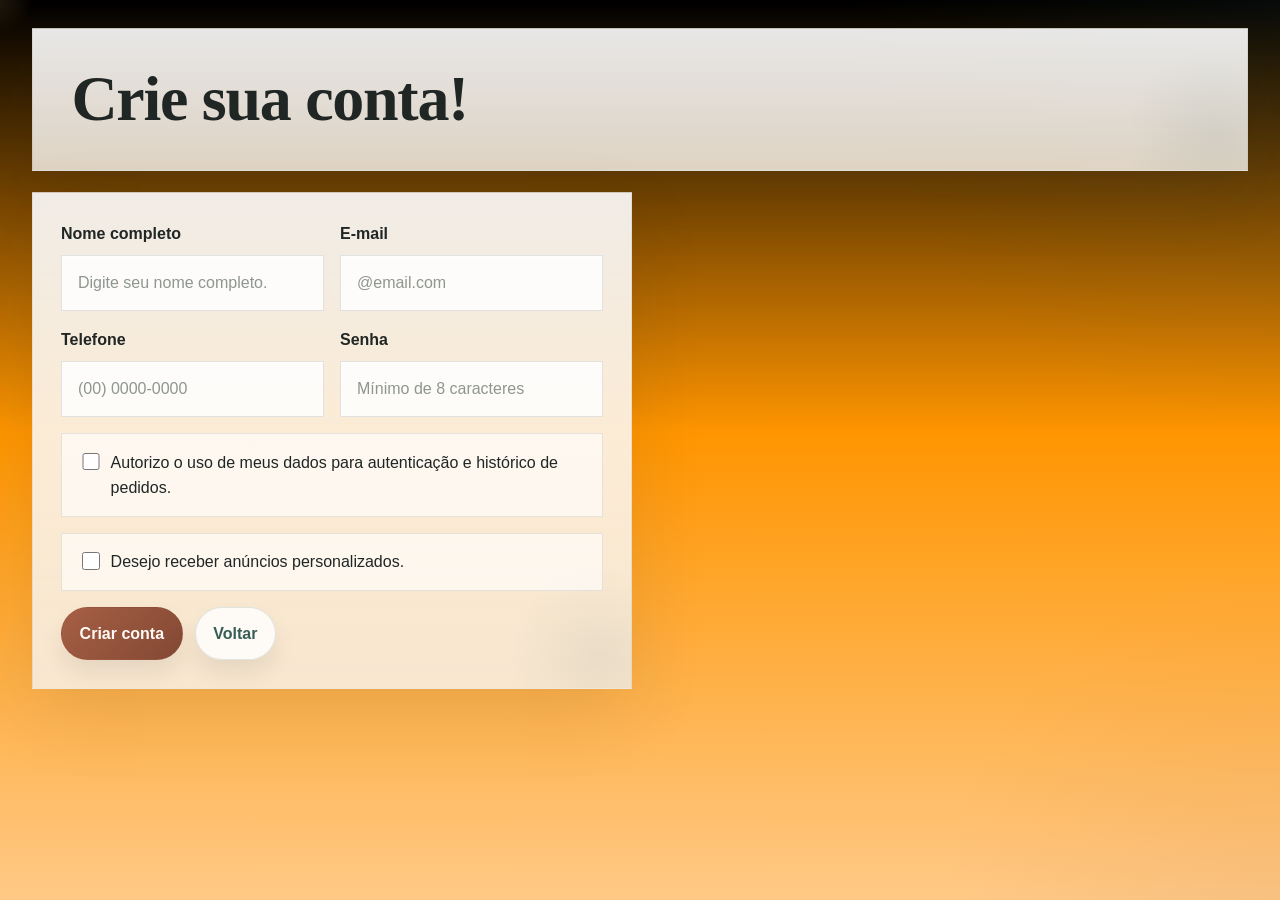
==== cadastro.html @ 5ff2b056 "atualização" ====
<!DOCTYPE html>
<html lang="pt-BR">
<head>
  <meta charset="UTF-8" />
  <meta name="viewport" content="width=device-width, initial-scale=1.0" />
  <meta name="description" content="Cadastro do cliente com consentimento, preferências de atendimento e foco em transparência no uso de dados." />
  <meta name="theme-color" content="#365e57" />
  <title>Raízes do Nordeste | Cadastro</title>
  <link rel="stylesheet" href="css/style.css" />
  <link rel="stylesheet" href="css/responsive.css" />
</head>
<body data-page="cadastro">
  <header data-app-header></header>

  <main id="main-content" class="page">
    <section class="section-header">
      <h1>Crie sua conta!</h1>
    </section>

    <section class="grid grid-two">
      <form id="register-form" class="panel form-grid form-large" data-register-form data-consent-source="cadastro">
        <label class="field">
          <span>Nome completo</span>
          <input type="text" name="name" autocomplete="name" placeholder="Digite seu nome completo." required />
        </label>
        <label class="field">
          <span>E-mail</span>
          <input type="email" name="email" autocomplete="email" inputmode="email" placeholder="@email.com" required />
        </label>
        <label class="field">
          <span>Telefone</span>
          <input type="tel" name="phone" autocomplete="tel" inputmode="tel" placeholder="(00) 0000-0000" required />
        </label>
        <label class="field">
          <span>Senha</span>
          <input type="password" name="password" autocomplete="new-password" minlength="6" placeholder="Mínimo de 8 caracteres" required />
        </label>
        <label class="checkbox-field">
          <input type="checkbox" name="consent" required />
          <span>Autorizo o uso de meus dados para autenticação e histórico de pedidos.</span>
        </label>
        <label class="checkbox-field">
          <input type="checkbox" name="marketing" />
          <span>Desejo receber anúncios personalizados.</span>
        </label>
        <div class="form-actions">
          <button class="button button-primary" type="submit">Criar conta</button>
          <a class="button button-secondary" href="index.html">Voltar</a>
        </div>
      </form>
    </section>
  </main>

  <footer data-app-footer></footer>

  <script src="js/mock.js"></script>
  <script src="js/app.js"></script>
  <script src="js/auth.js"></script>
</body>
</html>
---- css/style.css ----
:root {
  color-scheme: light;
  --bg: #f4f0e8;
  --bg-soft: #f9f5ef;
  --surface: rgba(255, 252, 248, 0.88);
  --surface-strong: rgba(255, 255, 255, 0.96);
  --surface-muted: rgba(243, 236, 226, 0.94);
  --surface-contrast: #233a35;
  --ink: #202624;
  --muted: #65706a;
  --primary: #a65f45;
  --primary-dark: #834833;
  --teal: #365e57;
  --teal-soft: rgba(54, 94, 87, 0.08);
  --success: #247352;
  --danger: #b24545;
  --border: rgba(32, 38, 36, 0.1);
  --border-strong: rgba(32, 38, 36, 0.18);
  --shadow: 0 24px 70px rgba(32, 38, 36, 0.1);
  --shadow-soft: 0 14px 30px rgba(32, 38, 36, 0.07);
  --content-width: 76rem;
  --section-gap: clamp(1rem, 2vw, 1.35rem);
  --transition: 180ms ease;
}

*,
*::before,
*::after {
  box-sizing: border-box;
}

html {
  scroll-behavior: smooth;
}

body {
  margin: 0;
  min-height: 100vh;
  color: var(--ink);
  background:
    radial-gradient(circle at top left, rgba(207, 156, 86, 0.14), transparent 2rem),
    radial-gradient(circle at top right, rgba(54, 94, 87, 0.1), transparent 27rem),
    radial-gradient(circle at bottom right, rgba(166, 95, 69, 0.08), transparent 21rem),
    linear-gradient(180deg, #000000 0%, #ff9500 48%, #ffc986 100%);
  font-family: "Aptos", "Segoe UI Variable", "Segoe UI", sans-serif;
  line-height: 1.6;
}

body.nav-open {
  overflow: hidden;
}

img {
  max-width: 100%;
  display: block;
}

a {
  color: inherit;
  text-decoration: none;
}

button,
input,
select,
textarea {
  font: inherit;
  border-radius: var(--radius-sm);
}

button {
  cursor: pointer;
  border: 0;
  background: transparent;
}

textarea {
  resize: vertical;
}

code {
  padding: 0.1rem 0.35rem;
  border-radius: 0.45rem;
  background: rgba(255, 255, 255, 0.12);
  font-family: Consolas, "Courier New", monospace;
}

h1,
h2,
h3 {
  margin: 0;
  font-family: "Iowan Old Style", "Palatino Linotype", "Book Antiqua", serif;
  line-height: 1.0;
  letter-spacing: -0.02em;
}

p,
ul {
  margin: 0;
}

ul {
  padding: 0;
}

:focus-visible {
  outline: 3px solid rgba(87, 87, 87, 0.55);
  outline-offset: 2px;
}

::selection {
  background: rgba(0, 0, 0, 0.3);
}

.skip-link {
  position: fixed;
  top: 1rem;
  left: 1rem;
  z-index: 70;
  padding: 0.85rem 1rem;
  border-radius: 999px;
  background: var(--surface-contrast);
  color: #fffdf9;
  box-shadow: var(--shadow-soft);
  transform: translateY(-150%);
  transition: transform var(--transition);
}

.skip-link:focus {
  transform: translateY(0);
}

.utility-bar {
  background: linear-gradient(90deg, #1e3430, #294541);
  color: #f7f3ec;
  border-bottom: 1px solid rgba(255, 255, 255, 0.08);
}

.utility-shell {
  width: min(100% - clamp(1rem, 4vw, 2.4rem), var(--content-width));
  margin-inline: auto;
  min-height: 2.45rem;
  display: flex;
  justify-content: space-between;
  align-items: center;
  gap: 0.85rem;
  padding: 0.4rem 0;
}

.utility-links {
  display: flex;
  flex-wrap: wrap;
  gap: 0.55rem;
}

.utility-links a,
.utility-login {
  font-size: 0.82rem;
  font-weight: 800;
  letter-spacing: 0.01em;
  transition: background-color var(--transition), border-color var(--transition), color var(--transition), opacity var(--transition);
}

.utility-links a {
  padding: 0.34rem 0.72rem;
  border: 1px solid rgba(255, 255, 255, 0.08);
  border-radius: 999px;
  background: rgba(255, 255, 255, 0.06);
  color: rgba(247, 243, 236, 0.88);
}

.utility-links a:hover,
.utility-links a:focus-visible {
  background: rgba(255, 255, 255, 0.12);
  color: #fffdf9;
}

.utility-login {
  padding: 0.34rem 0.86rem;
  border: 1px solid rgba(243, 216, 169, 0.22);
  border-radius: 999px;
  background: rgba(243, 216, 169, 0.12);
  color: #f3d8a9;
}

.utility-login:hover,
.utility-login:focus-visible {
  background: rgba(243, 216, 169, 0.2);
  color: #fff2d2;
}

.site-header {
  position: sticky;
  top: 0;
  z-index: 50;
  backdrop-filter: blur(20px);
  background: rgba(252, 249, 244, 0.84);
  border-bottom: 1px solid rgba(32, 38, 36, 0.08);
  box-shadow: 0 18px 40px rgba(21, 29, 27, 0.04);
}

.header-shell,
.footer-shell,
.page {
  width: min(100% - clamp(1rem, 4vw, 2.4rem), var(--content-width));
  margin-inline: auto;
}

.header-shell {
  display: grid;
  gap: 1rem;
  padding: 1rem 0 1.15rem;
}

.header-bar {
  display: flex;
  justify-content: space-between;
  align-items: flex-start;
  gap: 1rem;
}

.header-actions {
  display: flex;
  flex-wrap: wrap;
  align-items: center;
  justify-content: flex-start;
  gap: 0.7rem;
}

.header-cta,
.header-cta-secondary {
  min-height: 2.95rem;
  padding-inline: 1.05rem;
}

.header-body {
  display: grid;
  gap: 1rem;
  padding: 0;
  border: 1px solid transparent;
  border-radius: calc(var(--radius-xl) - 0.1rem);
  background: transparent;
  box-shadow: none;
  overflow: hidden;
  max-height: 0;
  opacity: 0;
  pointer-events: none;
  transform: translateY(-0.5rem);
  transition:
    max-height 240ms ease,
    opacity var(--transition),
    transform var(--transition),
    padding var(--transition),
    border-color var(--transition),
    background-color var(--transition),
    box-shadow var(--transition);
}

body.nav-open .header-body {
  max-height: 90rem;
  opacity: 1;
  pointer-events: auto;
  transform: translateY(0);
  padding: 1rem;
  border-color: rgba(32, 38, 36, 0.08);
  background: linear-gradient(180deg, rgba(255, 255, 255, 0.78), rgba(244, 238, 229, 0.9));
  box-shadow: var(--shadow-soft);
}

.brand-block {
  min-width: 0;
  display: grid;
  gap: 0.7rem;
}

.brand-link {
  display: inline-flex;
  align-items: center;
  gap: 1rem;
  min-width: 0;
  font-weight: 700;
}

.brand-mark {
  width: 3.2rem;
  height: 3.2rem;
  flex-shrink: 0;
  display: grid;
  place-items: center;
  border-radius: 1.1rem;
  background: linear-gradient(145deg, var(--teal), var(--primary-dark) 68%, var(--accent));
  box-shadow: inset 0 1px 0 rgba(255, 255, 255, 0.2), var(--shadow-soft);
  color: #fffaf4;
  font-family: "Iowan Old Style", "Palatino Linotype", serif;
  font-size: 1.2rem;
  letter-spacing: 0.04em;
}

.brand-copy {
  min-width: 0;
}

.brand-copy strong {
  display: block;
  font-size: 1.15rem;
}

.brand-copy small,
.section-header p,
.hero-copy,
.notice p,
.metric-card span,
.summary-list span,
.site-footer p,
.muted-text {
  color: var(--muted);
}

.brand-copy small {
  display: block;
  max-width: 22ch;
  font-size: 0.94rem;
  line-height: 1.4;
}

.brand-note {
  max-width: 36rem;
  font-size: 0.95rem;
  color: var(--muted);
}

.menu-toggle {
  width: 3.05rem;
  height: 3.05rem;
  flex-shrink: 0;
  display: inline-flex;
  flex-direction: column;
  align-items: center;
  justify-content: center;
  gap: 0.3rem;
  border: 1px solid var(--border);
  border-radius: 1.05rem;
  background: rgba(255, 255, 255, 0.9);
  box-shadow: var(--shadow-soft);
}

.menu-toggle-bar {
  width: 1.15rem;
  height: 2px;
  border-radius: 999px;
  background: var(--ink);
  transition: transform var(--transition), opacity var(--transition);
}

body.nav-open .menu-toggle-bar:nth-child(1) {
  transform: translateY(0.38rem) rotate(45deg);
}

body.nav-open .menu-toggle-bar:nth-child(2) {
  opacity: 0;
}

body.nav-open .menu-toggle-bar:nth-child(3) {
  transform: translateY(-0.38rem) rotate(-45deg);
}

.header-meta,
.chip-row,
.button-row,
.button-column,
.form-actions,
.summary-list,
.cart-actions,
.detail-list,
.reward-tags,
.timeline-meta {
  display: flex;
  flex-wrap: wrap;
  gap: 0.75rem;
}

.header-meta {
  gap: 0.55rem;
}

.header-context-grid {
  display: grid;
  gap: 0.75rem;
}

.header-context-card {
  min-width: 0;
  display: grid;
  gap: 0.2rem;
  padding: 0.95rem 1rem;
  border: 1px solid var(--border);
  border-radius: var(--radius-lg);
  background: rgba(255, 255, 255, 0.9);
  box-shadow: var(--shadow-soft);
}

.header-context-card strong {
  color: var(--surface-contrast);
  font-size: 1rem;
  line-height: 1.25;
}

.header-context-card-profile strong {
  font-size: 1.05rem;
}

.header-section-label {
  font-size: 0.72rem;
  font-weight: 800;
  letter-spacing: 0.1em;
  text-transform: uppercase;
  color: var(--muted);
}

.header-nav-panels {
  display: grid;
  gap: 0.85rem;
}

.nav-panel {
  display: grid;
  gap: 0.7rem;
  padding: 0.9rem;
  border: 1px solid var(--border);
  border-radius: var(--radius-lg);
  background: linear-gradient(180deg, rgba(255, 255, 255, 0.92), rgba(247, 242, 235, 0.9));
}

.nav-panel-secondary {
  background: linear-gradient(180deg, rgba(249, 247, 243, 0.92), rgba(242, 236, 228, 0.9));
}

.nav-links {
  display: grid;
  gap: 0.65rem;
}

.nav-links a {
  display: inline-flex;
  align-items: center;
  justify-content: flex-start;
  min-height: 3.1rem;
  padding: 0.85rem 1rem;
  border: 1px solid rgba(23, 36, 33, 0.08);
  border-radius: 1rem;
  background: rgba(255, 255, 255, 0.82);
  color: var(--surface-contrast);
  font-weight: 800;
  box-shadow: 0 10px 20px rgba(15, 25, 22, 0.04);
  transition: background-color var(--transition), border-color var(--transition), color var(--transition), transform var(--transition), box-shadow var(--transition);
}

.nav-links a:hover,
.nav-links a:focus-visible {
  background: rgba(54, 94, 87, 0.08);
  border-color: rgba(54, 94, 87, 0.16);
  color: var(--teal);
  transform: translateY(-1px);
}

.nav-links a.is-current {
  background: linear-gradient(135deg, rgba(54, 94, 87, 0.14), rgba(207, 156, 86, 0.22));
  border-color: rgba(54, 94, 87, 0.18);
  color: var(--ink);
  box-shadow: 0 16px 28px rgba(32, 38, 36, 0.08);
}

.nav-links-secondary a {
  min-height: 2.9rem;
}

.page {
  padding: clamp(1.05rem, 3vw, 1.75rem) 0 clamp(4rem, 8vw, 5.5rem);
  display: grid;
  gap: var(--section-gap);
  align-content: start;
}

body.consent-visible .page {
  padding-bottom: calc(clamp(4rem, 8vw, 5.5rem) + 10rem);
}

#order-content {
  display: grid;
  gap: var(--section-gap);
}

.hero,
.panel,
.section-header {
  position: relative;
  overflow: hidden;
  background: linear-gradient(180deg, rgba(255, 255, 255, 0.9), rgba(247, 241, 233, 0.84));
  border: 1px solid rgba(32, 38, 36, 0.08);
  border-radius: var(--radius-xl);
  box-shadow: var(--shadow);
  isolation: isolate;
}

.hero::before,
.panel::before,
.section-header::before {
  content: "";
  position: absolute;
  inset: 0 0 auto 0;
  height: 3px;
  background: linear-gradient(90deg, var(--teal), var(--accent), var(--primary));
}

.hero::after,
.panel::after,
.section-header::after {
  content: "";
  position: absolute;
  right: -4rem;
  bottom: -4rem;
  width: 12rem;
  height: 12rem;
  border-radius: 50%;
  background: radial-gradient(circle, rgba(54, 94, 87, 0.08), transparent 66%);
  pointer-events: none;
  z-index: -1;
}

.hero,
.section-header {
  padding: clamp(1.4rem, 4vw, 2.4rem);
  display: grid;
  gap: 1rem;
}

.hero-home {
  gap: 1.3rem;
  background:
    radial-gradient(circle at top right, rgba(207, 156, 86, 0.16), transparent 16rem),
    linear-gradient(135deg, rgba(255, 255, 255, 0.92), rgba(244, 236, 226, 0.96));
  color: var(--ink);
}

.hero-home .hero-copy,
.hero-home .feature-list li,
.hero-home .metric-card span {
  color: var(--muted);
}

.hero-home .eyebrow {
  color: var(--primary);
}

.hero-home .feature-list li::before {
  background: linear-gradient(135deg, var(--primary), var(--accent));
}

.hero-home .metric-card {
  background: rgba(255, 255, 255, 0.72);
  border-color: rgba(32, 38, 36, 0.08);
}

.hero-home .button-secondary {
  background: rgba(255, 255, 255, 0.84);
  border-color: rgba(32, 38, 36, 0.1);
}

.hero-home .chip {
  background: rgba(54, 94, 87, 0.08);
  color: var(--teal);
  border-color: rgba(54, 94, 87, 0.12);
}

.hero-layout {
  display: grid;
  gap: 1.25rem;
}

.hero-content {
  display: grid;
  gap: 1rem;
}

.hero-proof {
  display: flex;
  flex-wrap: wrap;
  gap: 0.65rem;
}

.hero-highlight {
  display: grid;
  gap: 1rem;
  padding: 1.2rem;
  border-radius: var(--radius-lg);
  color: #ffffff;
}

.hero-highlight .eyebrow,
.hero-highlight p,
.hero-highlight span {
  color: rgba(248, 244, 237, 0.76);
}

.hero-highlight .button-secondary {
  background: rgba(255, 255, 255, 0.12);
  border-color: rgba(255, 255, 255, 0.16);
  color: #fffdf9;
}

.hero-brand-visual {
  margin: 0;
  overflow: hidden;
  border-radius: calc(var(--radius-lg) - 0.1rem);
  aspect-ratio: 16 / 10;
  border: 1px solid rgba(255, 255, 255, 0.08);
  background: rgba(255, 255, 255, 0.08);
  box-shadow: inset 0 1px 0 rgba(255, 255, 255, 0.12);
}

.hero-brand-visual img {
  width: 100%;
  height: 100%;
  object-fit: cover;
  object-position: center;
}

.credential-list {
  list-style: none;
  display: grid;
  gap: 0.75rem;
}

.credential-list li {
  display: grid;
  gap: 0.25rem;
  padding: 0.9rem 1rem;
  border: 1px solid rgba(255, 255, 255, 0.08);
  border-radius: var(--radius-md);
  background: rgba(255, 255, 255, 0.08);
}

.credential-list strong {
  font-size: 0.95rem;
}

.onboarding-grid {
  align-items: start;
}

.stack-grid {
  display: grid;
  gap: 1rem;
  align-content: start;
}

.panel-accent {
  background: linear-gradient(180deg, rgba(255, 255, 255, 0.96), rgba(242, 236, 228, 0.94));
}

.legal-grid {
  display: grid;
  gap: 0.85rem;
}

.legal-card {
  display: grid;
  gap: 0.4rem;
  padding: 1rem;
  border: 1px solid var(--border);
  border-radius: var(--radius-md);
  background: rgba(255, 255, 255, 0.76);
  box-shadow: var(--shadow-soft);
}

.inline-note {
  margin-block: 0.1rem;
}

.page-progress {
  display: grid;
  gap: 0.85rem;
}

.progress-step {
  display: flex;
  align-items: center;
  gap: 0.85rem;
  padding: 0.95rem 1rem;
  border: 1px solid var(--border);
  border-radius: var(--radius-lg);
  background: rgba(255, 255, 255, 0.78);
  box-shadow: var(--shadow-soft);
}

.progress-step span {
  width: 2.1rem;
  height: 2.1rem;
  flex-shrink: 0;
  display: grid;
  place-items: center;
  border-radius: 50%;
  background: rgba(39, 22, 19, 0.08);
  color: var(--muted);
  font-weight: 800;
}

.progress-step strong,
.progress-step small {
  display: block;
}

.progress-step small {
  color: var(--muted);
}

.progress-step.is-complete {
  border-color: rgba(36, 115, 82, 0.18);
}

.progress-step.is-complete span {
  background: rgba(36, 115, 82, 0.12);
  color: var(--success);
}

.progress-step.is-active {
  border-color: rgba(54, 94, 87, 0.18);
  background: linear-gradient(135deg, rgba(54, 94, 87, 0.08), rgba(207, 156, 86, 0.16));
  box-shadow: 0 16px 34px rgba(32, 38, 36, 0.08);
}

.progress-step.is-active span {
  background: linear-gradient(135deg, var(--teal), var(--accent));
  color: #fffdf9;
}

.commerce-hero-grid {
  display: grid;
  gap: 1rem;
}

.commerce-hero-main,
.commerce-hero-side {
  display: grid;
  gap: 1rem;
}

.summary-emphasis {
  display: grid;
  gap: 0.2rem;
  padding: 1rem 1.05rem;
  border: 1px solid rgba(54, 94, 87, 0.12);
  border-radius: var(--radius-lg);
  background: linear-gradient(135deg, rgba(207, 156, 86, 0.14), rgba(54, 94, 87, 0.08));
}

.summary-emphasis span {
  font-size: 0.84rem;
  font-weight: 800;
  text-transform: uppercase;
  letter-spacing: 0.08em;
  color: var(--teal);
}

.summary-emphasis strong {
  font-size: clamp(1.8rem, 4vw, 2.3rem);
  font-family: "Iowan Old Style", "Palatino Linotype", serif;
}

.summary-emphasis p {
  color: var(--muted);
}

.card-media {
  position: relative;
  overflow: hidden;
  border-radius: calc(var(--radius-lg) - 0.1rem);
  aspect-ratio: 16 / 10;
  background: linear-gradient(135deg, rgba(54, 94, 87, 0.18), rgba(166, 95, 69, 0.14));
  border: 1px solid rgba(32, 38, 36, 0.08);
  box-shadow: var(--shadow-soft);
}

.card-media::after {
  content: "";
  position: absolute;
  inset: auto 0 0 0;
  height: 45%;
  background: linear-gradient(180deg, transparent, rgba(32, 38, 36, 0.18));
  pointer-events: none;
}

.card-media img {
  width: 100%;
  height: 100%;
  object-fit: cover;
  object-position: center;
  transition: transform 320ms ease;
}

.hero-highlight:hover .hero-brand-visual img,
.unit-card:hover .card-media img,
.campaign-card:hover .card-media img {
  transform: scale(1.03);
}

.banner-media {
  aspect-ratio: 5 / 4;
}

.campaign-media,
.unit-media {
  aspect-ratio: 16 / 10;
}

.menu-item-photo {
  aspect-ratio: 16 / 9;
}

.menu-item-photo img {
  object-position: center;
}

.menu-media {
  position: relative;
  min-height: 7.4rem;
  display: grid;
  align-content: end;
  gap: 0.3rem;
  padding: 1rem;
  overflow: hidden;
  border-radius: calc(var(--radius-lg) - 0.1rem);
  background: linear-gradient(140deg, #365e57, #233a35 62%, #1a2c28);
  color: #fffdf9;
}

.menu-media::before {
  content: "";
  position: absolute;
  inset: 0;
  background:
    radial-gradient(circle at top right, rgba(255, 255, 255, 0.18), transparent 32%),
    linear-gradient(150deg, rgba(255, 255, 255, 0.04), rgba(0, 0, 0, 0.2));
}

.menu-media > * {
  position: relative;
  z-index: 1;
}

.menu-media strong {
  font-size: 1.05rem;
  line-height: 1.15;
}

.menu-media small {
  color: rgba(255, 253, 249, 0.72);
}

.menu-media-badge {
  width: fit-content;
  min-height: 2rem;
  display: inline-flex;
  align-items: center;
  padding: 0.35rem 0.7rem;
  border-radius: 999px;
  background: rgba(255, 255, 255, 0.12);
  border: 1px solid rgba(255, 255, 255, 0.12);
  font-size: 0.72rem;
  font-weight: 800;
  letter-spacing: 0.08em;
  text-transform: uppercase;
}

.menu-media[data-category="sobremesas"] {
  background: linear-gradient(140deg, #8c593f, #c07c52 62%, #e0ac67);
}

.menu-media[data-category="bebidas"] {
  background: linear-gradient(140deg, #245049, #2f7367 58%, #5fa083);
}

.menu-media[data-category="combos"] {
  background: linear-gradient(140deg, #7a4936, #a65f45 58%, #cf9c56);
}

.menu-media[data-category="acompanhamentos"] {
  background: linear-gradient(140deg, #5e4a2f, #7c633a 58%, #b99358);
}

.commerce-layout,
.checkout-layout {
  display: grid;
  gap: 1rem;
}

.content-stack,
.sidebar-stack {
  display: grid;
  gap: 1rem;
  align-content: start;
}

.step-grid,
.metrics-grid,
.grid,
.stats-grid,
.footer-columns {
  display: grid;
  gap: 1rem;
}

.step-card {
  display: grid;
  gap: 0.55rem;
  padding: 1rem;
  background: var(--surface-strong);
  border: 1px solid var(--border);
  border-radius: var(--radius-lg);
  box-shadow: var(--shadow-soft);
}

.step-number {
  width: 2rem;
  height: 2rem;
  display: grid;
  place-items: center;
  border-radius: 50%;
  background: var(--accent-soft);
  color: #dfdfdf;
  font-weight: 800;
}

.panel {
  padding: clamp(1.1rem, 3vw, 1.5rem);
  display: grid;
  gap: 1rem;
}

.eyebrow {
  margin-bottom: 0.3rem;
  color: var(--primary);
  font-size: 0.78rem;
  font-weight: 800;
  letter-spacing: 0.12em;
  text-transform: uppercase;
}

.hero h1,
.section-header h1 {
  font-size: clamp(2.15rem, 6vw, 4rem);
}

.section-heading {
  display: flex;
  justify-content: space-between;
  align-items: flex-start;
  gap: 1rem;
}

.metric-card,
.stat-card,
.menu-card,
.unit-card,
.reward-card,
.campaign-card,
.order-card,
.info-card,
.line-item,
.timeline-item,
.shortcut-card {
  padding: 1rem;
  background: var(--surface-strong);
  border: 1px solid var(--border);
  border-radius: var(--radius-lg);
  box-shadow: var(--shadow-soft);
}

.menu-card,
.unit-card,
.reward-card,
.campaign-card,
.order-card,
.shortcut-card {
  display: grid;
  gap: 0.8rem;
}

.menu-card {
  align-content: start;
}

.menu-card-top,
.menu-card-footer {
  display: flex;
  justify-content: space-between;
  align-items: center;
  gap: 0.85rem;
}

.menu-card-price {
  display: grid;
  gap: 0.1rem;
}

.menu-card-price span {
  color: var(--muted);
  font-size: 0.86rem;
}

.menu-card-price strong {
  font-size: 1.45rem;
  font-family: "Iowan Old Style", "Palatino Linotype", serif;
}

.metric-card,
.stat-card,
.info-card,
.shortcut-card {
  align-content: start;
}

.menu-card,
.unit-card,
.reward-card,
.campaign-card,
.order-card,
.info-card,
.shortcut-card,
.timeline-item,
.line-item {
  transition: transform var(--transition), border-color var(--transition), box-shadow var(--transition);
}

.menu-card:hover,
.unit-card:hover,
.reward-card:hover,
.campaign-card:hover,
.order-card:hover,
.shortcut-card:hover,
.timeline-item:hover,
.line-item:hover {
  transform: translateY(-2px);
  border-color: var(--border-strong);
  box-shadow: 0 18px 36px rgba(15, 25, 22, 0.1);
}

.metric-card strong,
.stat-card strong {
  display: block;
  margin-bottom: 0.25rem;
  font-size: 1.85rem;
  font-family: "Iowan Old Style", "Palatino Linotype", serif;
}

.button,
.chip,
.text-link {
  display: inline-flex;
  align-items: center;
  justify-content: center;
  gap: 0.5rem;
  min-height: 3rem;
  padding: 0.8rem 1.1rem;
  border: 1px solid transparent;
  border-radius: 999px;
  font-weight: 700;
  transition: transform var(--transition), border-color var(--transition), background-color var(--transition), color var(--transition), box-shadow var(--transition);
}

.button {
  box-shadow: 0 12px 22px rgba(15, 25, 22, 0.08);
}

.button:hover,
.button:focus-visible,
.chip.is-interactive:hover,
.chip.is-interactive:focus-visible,
.text-link:hover,
.text-link:focus-visible {
  transform: translateY(-1px);
}

.button:disabled {
  opacity: 0.65;
  cursor: not-allowed;
  transform: none;
}

.button-primary {
  background: linear-gradient(135deg, var(--primary), var(--primary-dark));
  color: #fffaf4;
}

.button-secondary {
  background: rgba(255, 255, 255, 0.78);
  border-color: rgba(54, 94, 87, 0.14);
  color: var(--teal);
}

.button-ghost {
  background: transparent;
  border-color: rgba(54, 94, 87, 0.18);
  color: var(--teal);
  box-shadow: none;
}

.chip {
  min-height: 2.45rem;
  padding-inline: 0.9rem;
  border-color: transparent;
  background: var(--teal-soft);
  color: var(--teal);
}

.chip.is-interactive {
  cursor: pointer;
}

.chip.is-selected {
  background: rgba(54, 94, 87, 0.16);
  border-color: rgba(54, 94, 87, 0.22);
  color: var(--teal);
}

.tag {
  display: inline-flex;
  align-items: center;
  gap: 0.35rem;
  padding: 0.38rem 0.72rem;
  border-radius: 999px;
  font-size: 0.85rem;
  font-weight: 700;
  background: var(--accent-soft);
  color: #ffffff;
}

.tag.is-success {
  background: rgba(36, 115, 82, 0.12);
  color: var(--success);
}

.tag.is-danger {
  background: rgba(178, 69, 69, 0.12);
  color: var(--danger);
}

.tag.is-neutral {
  background: rgba(23, 36, 33, 0.08);
  color: var(--muted);
}

.feature-list {
  list-style: none;
  display: grid;
  gap: 0.9rem;
}

.feature-list li {
  position: relative;
  padding-left: 1.25rem;
}

.feature-list li::before {
  content: "";
  position: absolute;
  top: 0.55rem;
  left: 0;
  width: 0.52rem;
  height: 0.52rem;
  border-radius: 50%;
  background: linear-gradient(135deg, var(--primary), var(--accent));
}

.field,
.checkbox-field {
  display: grid;
  gap: 0.5rem;
}

.field span,
.payment-methods legend {
  font-weight: 800;
  color: var(--ink);
}

.field input,
.field select,
.field textarea {
  width: 100%;
  min-height: 3.15rem;
  padding: 0.9rem 1rem;
  border: 1px solid rgba(23, 36, 33, 0.12);
  background: rgba(255, 255, 255, 0.86);
  color: var(--ink);
  box-shadow: inset 0 1px 0 rgba(255, 255, 255, 0.45);
}

.field textarea {
  min-height: 8rem;
}

.field input::placeholder,
.field textarea::placeholder {
  color: #8e968f;
}

.field input:focus-visible,
.field select:focus-visible,
.field textarea:focus-visible {
  border-color: rgba(54, 94, 87, 0.3);
  box-shadow: 0 0 0 4px rgba(54, 94, 87, 0.08);
  outline: none;
}

.form-grid {
  display: grid;
  gap: 1rem;
}

.form-large {
  align-content: start;
}

.checkbox-field {
  grid-template-columns: auto 1fr;
  align-items: flex-start;
  padding: 0.95rem 1rem;
  border: 1px solid var(--border);
  border-radius: var(--radius-md);
  background: rgba(255, 255, 255, 0.64);
}

.checkbox-field input {
  width: 1.1rem;
  height: 1.1rem;
  margin-top: 0.2rem;
  accent-color: var(--teal);
}

.payment-methods {
  display: grid;
  gap: 0.8rem;
  margin: 0;
  padding: 0;
  border: 0;
}

.radio-card {
  display: flex;
  align-items: center;
  gap: 0.7rem;
  padding: 0.95rem 1rem;
  border: 1px solid var(--border);
  border-radius: var(--radius-md);
  background: rgba(255, 255, 255, 0.78);
}

.radio-card input {
  accent-color: var(--teal);
}

.filters {
  display: grid;
  gap: 1rem;
  align-items: end;
}

.button-column {
  flex-direction: column;
  align-items: stretch;
}

.grid-two,
.grid-three,
.grid-four,
.metrics-grid,
.stats-grid,
.step-grid {
  grid-template-columns: 1fr;
}

.notice {
  display: grid;
  gap: 0.5rem;
  padding: 1rem 1.05rem;
  border-radius: var(--radius-lg);
  border: 1px solid rgba(54, 94, 87, 0.14);
  background: linear-gradient(135deg, rgba(54, 94, 87, 0.07), rgba(207, 156, 86, 0.12));
}

.shortcut-card,
.stacked-content,
.order-card,
.summary-card {
  align-content: start;
}

.text-link {
  justify-content: flex-start;
  min-height: auto;
  padding: 0;
  color: var(--teal);
  box-shadow: none;
}

.card-title-row {
  display: flex;
  justify-content: space-between;
  align-items: flex-start;
  gap: 1rem;
}

.price-row {
  display: flex;
  justify-content: space-between;
  align-items: center;
  gap: 0.75rem;
}

.price-row strong {
  font-size: 1.3rem;
  font-family: "Iowan Old Style", "Palatino Linotype", serif;
}

.summary-list {
  flex-direction: column;
  gap: 0;
}

.summary-list li,
.detail-list li {
  list-style: none;
  display: flex;
  justify-content: space-between;
  align-items: center;
  gap: 1rem;
  padding: 0.85rem 0;
  border-bottom: 1px solid var(--border);
}

.summary-list li:last-child,
.detail-list li:last-child {
  padding-bottom: 0;
  border-bottom: 0;
}

.detail-list {
  display: grid;
  gap: 0;
}

.trust-list {
  list-style: none;
  display: grid;
  gap: 0.75rem;
}

.trust-list li {
  position: relative;
  padding-left: 1.4rem;
  color: var(--muted);
}

.trust-list li::before {
  content: "";
  position: absolute;
  top: 0.45rem;
  left: 0;
  width: 0.75rem;
  height: 0.75rem;
  border-radius: 50%;
  background: linear-gradient(135deg, var(--primary), var(--accent));
  box-shadow: 0 0 0 4px rgba(166, 95, 69, 0.08);
}

.line-item {
  display: grid;
  gap: 0.8rem;
}

.line-item header {
  display: flex;
  justify-content: space-between;
  align-items: flex-start;
  gap: 1rem;
}

.cart-actions {
  align-items: center;
  justify-content: space-between;
}

.qty-control {
  display: inline-flex;
  align-items: center;
  gap: 0.5rem;
  padding: 0.35rem;
  border-radius: 999px;
  border: 1px solid var(--border);
  background: rgba(255, 255, 255, 0.82);
}

.qty-control button {
  width: 2.2rem;
  height: 2.2rem;
  display: grid;
  place-items: center;
  border-radius: 50%;
  background: var(--primary-soft);
  color: var(--primary-dark);
  font-weight: 800;
}

.timeline {
  display: grid;
  gap: 0.9rem;
}

.timeline-item {
  position: relative;
  padding-left: 3rem;
}

.timeline-item::before {
  content: "";
  position: absolute;
  top: 1.1rem;
  left: 1rem;
  width: 1rem;
  height: 1rem;
  border-radius: 50%;
  border: 3px solid rgba(186, 96, 61, 0.28);
  background: #fff;
}

.timeline-item::after {
  content: "";
  position: absolute;
  top: 2rem;
  bottom: -1rem;
  left: 1.45rem;
  width: 2px;
  background: rgba(54, 94, 87, 0.12);
}

.timeline-item:last-child::after {
  display: none;
}

.timeline-item.is-complete::before,
.timeline-item.is-active::before {
  border-color: transparent;
  background: linear-gradient(135deg, var(--primary), var(--accent));
}

.timeline-item.is-complete {
  border-color: rgba(36, 115, 82, 0.18);
}

.timeline-item.is-active {
  box-shadow: inset 0 0 0 2px rgba(186, 96, 61, 0.12);
}

.empty-state {
  padding: 1rem 1.05rem;
  border-radius: var(--radius-lg);
  border: 1px dashed rgba(54, 94, 87, 0.18);
  color: var(--muted);
  background: rgba(255, 255, 255, 0.52);
}

.code-block {
  margin: 0;
  padding: 1rem;
  overflow: auto;
  border-radius: var(--radius-md);
  background: #1b221f;
  color: #f6eee3;
  font-size: 0.85rem;
}

.site-footer {
  padding: 0 0 2rem;
}

#menu-cart-cta,
#cart-summary,
#checkout-summary {
  background: linear-gradient(180deg, rgba(255, 251, 247, 0.98), rgba(255, 240, 229, 0.92));
}

.footer-shell {
  padding: clamp(1.35rem, 3vw, 1.8rem);
  background: linear-gradient(135deg, rgba(18, 58, 52, 0.96), rgba(17, 48, 43, 0.94));
  color: #fffaf3;
  border: 1px solid rgba(255, 255, 255, 0.08);
  border-radius: var(--radius-xl);
  box-shadow: var(--shadow);
}

.footer-shell p {
  color: rgba(255, 247, 236, 0.74);
}

.footer-bottom {
  margin-top: 0.4rem;
  padding-top: 1rem;
  border-top: 1px solid rgba(255, 255, 255, 0.12);
}

.consent-banner {
  position: fixed;
  left: 1rem;
  right: 1rem;
  bottom: 1rem;
  z-index: 60;
  width: auto;
  max-width: 28rem;
  padding: 1rem;
  display: grid;
  gap: 0.85rem;
  background: rgba(19, 26, 24, 0.94);
  color: #fff8f1;
  border-radius: var(--radius-xl);
  box-shadow: 0 22px 45px rgba(20, 14, 9, 0.35);
}

body.consent-visible .toast {
  bottom: 7.4rem;
}

.toast {
  position: fixed;
  left: 50%;
  bottom: 1.2rem;
  width: min(calc(100% - 2rem), 26rem);
  transform: translate(-50%, 2rem);
  opacity: 0;
  padding: 0.95rem 1rem;
  text-align: center;
  background: rgba(19, 26, 24, 0.94);
  color: #fff8f1;
  border-radius: 999px;
  transition: opacity var(--transition), transform var(--transition);
  z-index: 65;
}

.toast.is-visible {
  opacity: 1;
  transform: translate(-50%, 0);
}

.is-hidden {
  display: none !important;
}

@media (prefers-reduced-motion: reduce) {
  html {
    scroll-behavior: auto;
  }

  *,
  *::before,
  *::after {
    animation-duration: 0.01ms !important;
    animation-iteration-count: 1 !important;
    transition-duration: 0.01ms !important;
  }
}
---- css/responsive.css ----
@media (max-width: 39.99rem) {
  .utility-shell {
    flex-direction: column;
    align-items: stretch;
  }

  .utility-links {
    gap: 0.65rem;
  }

  .utility-login {
    align-self: flex-start;
  }

  .header-bar {
    flex-direction: column;
  }

  .header-actions {
    width: 100%;
    gap: 0.45rem;
  }

  .header-cta-secondary {
    display: none;
  }

  .header-cta {
    flex: 1 1 auto;
    min-height: 2.7rem;
    padding-inline: 0.9rem;
  }

  .menu-toggle {
    margin-left: auto;
  }

  .header-context-grid,
  .header-nav-panels,
  .nav-links-primary,
  .nav-links-secondary {
    grid-template-columns: 1fr;
  }

  .nav-links {
    grid-template-columns: 1fr;
  }

  .header-meta {
    display: grid;
  }

  .button-row .button,
  .form-actions .button,
  .price-row .button,
  .hero-highlight .button {
    width: 100%;
  }

  .section-heading,
  .card-title-row,
  .price-row,
  .menu-card-footer,
  .line-item header,
  .summary-list li,
  .detail-list li {
    flex-direction: column;
    align-items: flex-start;
  }

  .menu-card-footer .button {
    width: 100%;
  }

  .cart-actions {
    flex-direction: column;
    align-items: stretch;
  }

  .qty-control {
    width: 100%;
    justify-content: space-between;
  }

  .consent-banner {
    max-width: none;
  }

  .hero-brand-visual,
  .banner-media,
  .unit-media,
  .campaign-media {
    aspect-ratio: 4 / 3;
  }

  .menu-media {
    min-height: 6.5rem;
  }
}

@media (min-width: 40rem) {
  .page-progress {
    grid-template-columns: repeat(2, minmax(0, 1fr));
  }

  .header-context-grid {
    grid-template-columns: minmax(0, 1.4fr) repeat(2, minmax(0, 0.8fr));
  }

  .nav-links-primary,
  .nav-links-secondary {
    grid-template-columns: repeat(2, minmax(0, 1fr));
  }

  .metrics-grid,
  .step-grid {
    grid-template-columns: repeat(2, minmax(0, 1fr));
  }

  .filters {
    grid-template-columns: repeat(2, minmax(0, 1fr));
  }
}

@media (min-width: 48rem) {
  body.consent-visible .page {
    padding-bottom: calc(clamp(4rem, 8vw, 5.5rem) + 7rem);
  }

  .header-nav-panels {
    grid-template-columns: minmax(0, 1.35fr) minmax(15rem, 0.9fr);
    align-items: start;
  }

  .nav-links-primary {
    grid-template-columns: repeat(3, minmax(0, 1fr));
  }

  .grid-two,
  .footer-columns {
    grid-template-columns: repeat(2, minmax(0, 1fr));
  }

  .grid-three,
  .metrics-grid,
  .stats-grid {
    grid-template-columns: repeat(2, minmax(0, 1fr));
  }

  .grid-four {
    grid-template-columns: repeat(2, minmax(0, 1fr));
  }

  .form-large {
    grid-template-columns: repeat(2, minmax(0, 1fr));
  }

  .form-large .checkbox-field,
  .form-large .form-actions,
  .form-large .payment-methods,
  .form-large .notice {
    grid-column: 1 / -1;
  }

  .filters {
    grid-template-columns: repeat(3, minmax(0, 1fr));
  }

  .commerce-hero-grid {
    grid-template-columns: minmax(0, 1.3fr) minmax(18rem, 0.9fr);
    align-items: start;
  }

  .menu-grid {
    grid-template-columns: repeat(2, minmax(0, 1fr));
  }

  .unit-media,
  .campaign-media {
    aspect-ratio: 16 / 9;
  }

  #checkout-summary,
  #order-details {
    position: sticky;
    top: 7rem;
    align-self: start;
  }

  #cart-summary {
    position: static;
    top: auto;
  }

  .consent-banner {
    left: auto;
  }
}

@media (min-width: 64rem) {
  body.nav-open {
    overflow: auto;
  }

  .menu-toggle {
    display: none;
  }

  .header-cta-secondary {
    display: inline-flex;
  }

  .header-shell {
    grid-template-columns: minmax(19rem, 0.92fr) minmax(0, 1.28fr);
    align-items: start;
    gap: 1.35rem;
  }

  .brand-block {
    max-width: none;
  }

  .header-body {
    display: grid;
    align-content: start;
    overflow: visible;
    max-height: none;
    opacity: 1;
    pointer-events: auto;
    transform: none;
    padding: 1rem;
    border-color: rgba(32, 38, 36, 0.08);
    background: linear-gradient(180deg, rgba(255, 255, 255, 0.78), rgba(244, 238, 229, 0.9));
    box-shadow: var(--shadow-soft);
  }

  .header-context-grid {
    grid-template-columns: minmax(0, 1.4fr) repeat(2, minmax(0, 0.8fr));
  }

  .header-nav-panels {
    grid-template-columns: minmax(0, 1.35fr) minmax(16rem, 0.9fr);
  }

  .nav-links {
    display: grid;
  }

  .nav-links-primary {
    grid-template-columns: repeat(3, minmax(0, 1fr));
  }

  .nav-links-secondary {
    grid-template-columns: repeat(2, minmax(0, 1fr));
  }

  .hero-layout {
    grid-template-columns: minmax(0, 1.45fr) minmax(18rem, 0.95fr);
    align-items: stretch;
  }

  .hero-brand-visual {
    aspect-ratio: 16 / 11;
  }

  .onboarding-grid {
    grid-template-columns: minmax(0, 1.15fr) minmax(20rem, 0.85fr);
  }

  .commerce-layout,
  .checkout-layout {
    grid-template-columns: minmax(0, 1.35fr) minmax(20rem, 0.82fr);
    align-items: start;
  }

  .page-progress {
    grid-template-columns: repeat(4, minmax(0, 1fr));
  }

  .grid-three {
    grid-template-columns: repeat(3, minmax(0, 1fr));
  }

  .grid-four,
  .stats-grid {
    grid-template-columns: repeat(4, minmax(0, 1fr));
  }

  .metrics-grid {
    grid-template-columns: repeat(3, minmax(0, 1fr));
  }

  .step-grid {
    grid-template-columns: repeat(4, minmax(0, 1fr));
  }
}

@media (min-width: 80rem) {
  .page {
    gap: 1.35rem;
  }

  .hero,
  .section-header {
    padding: clamp(2rem, 3vw, 2.8rem);
  }

  .panel {
    padding: clamp(1.3rem, 2.5vw, 1.75rem);
  }
}
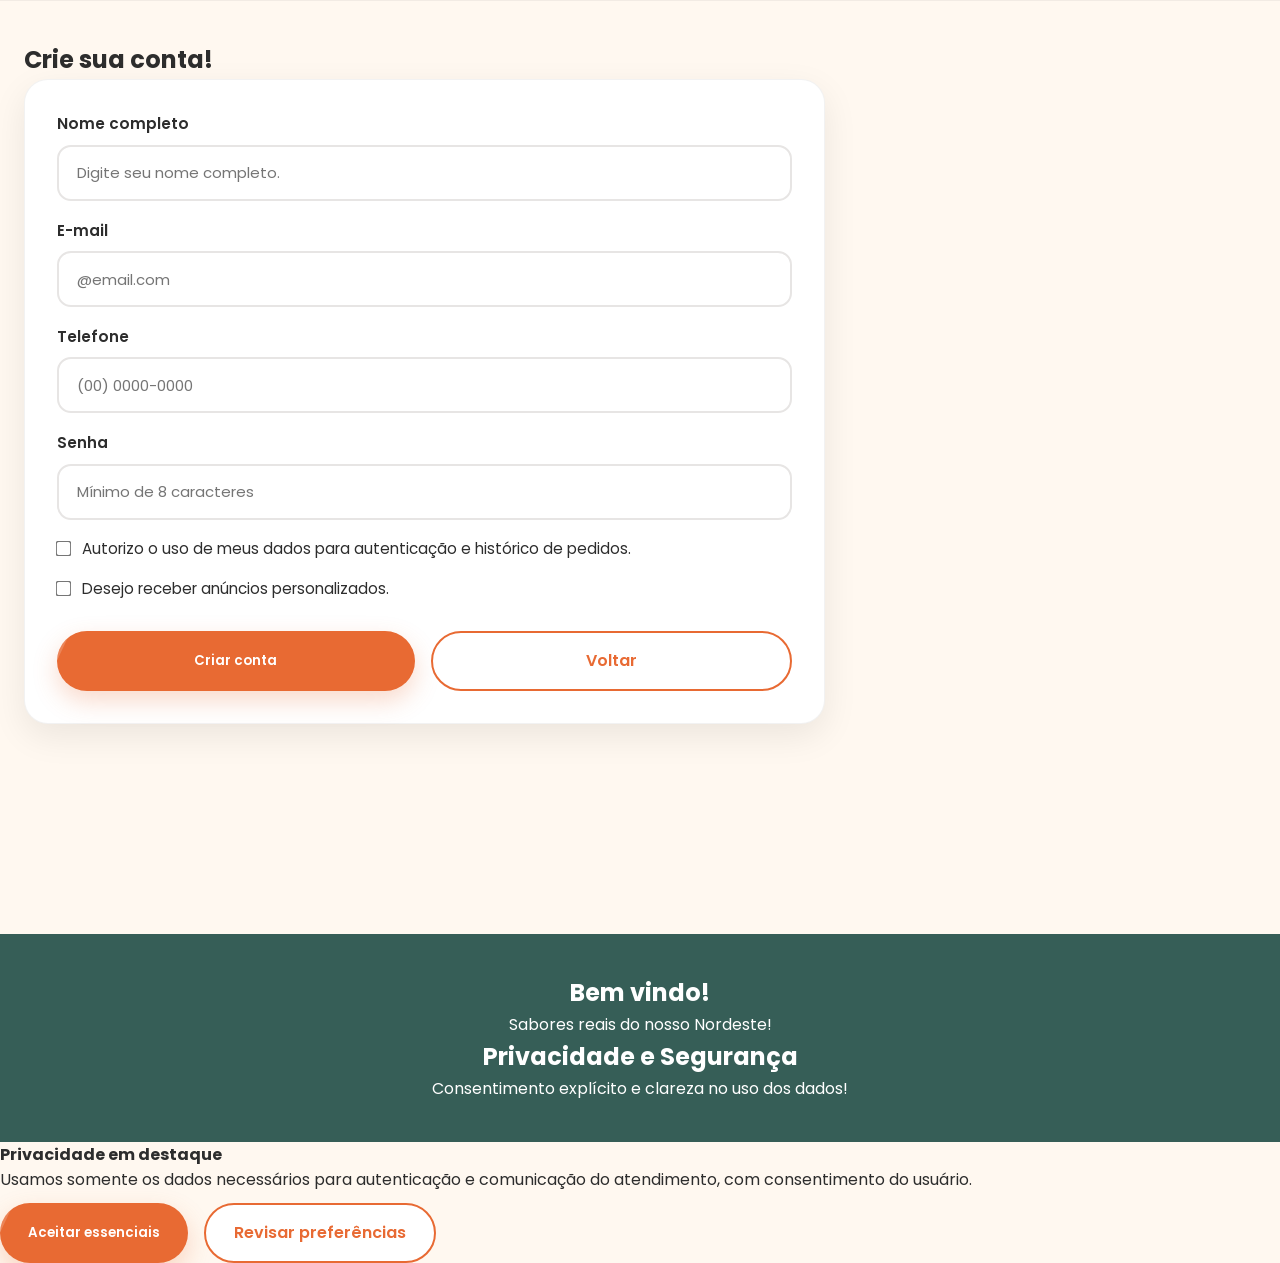
==== commit 33806751: "Projeto Raizes do Nordeste" ====
--- a/cadastro.html
+++ b/cadastro.html
@@ -7,7 +7,6 @@
   <meta name="theme-color" content="#365e57" />
   <title>Raízes do Nordeste | Cadastro</title>
   <link rel="stylesheet" href="css/style.css" />
-  <link rel="stylesheet" href="css/responsive.css" />
 </head>
 <body data-page="cadastro">
   <header data-app-header></header>
--- a/css/style.css
+++ b/css/style.css
@@ -1,1570 +1,1191 @@
-:root {
-  color-scheme: light;
-  --bg: #f4f0e8;
-  --bg-soft: #f9f5ef;
-  --surface: rgba(255, 252, 248, 0.88);
-  --surface-strong: rgba(255, 255, 255, 0.96);
-  --surface-muted: rgba(243, 236, 226, 0.94);
-  --surface-contrast: #233a35;
-  --ink: #202624;
-  --muted: #65706a;
-  --primary: #a65f45;
-  --primary-dark: #834833;
-  --teal: #365e57;
-  --teal-soft: rgba(54, 94, 87, 0.08);
-  --success: #247352;
-  --danger: #b24545;
-  --border: rgba(32, 38, 36, 0.1);
-  --border-strong: rgba(32, 38, 36, 0.18);
-  --shadow: 0 24px 70px rgba(32, 38, 36, 0.1);
-  --shadow-soft: 0 14px 30px rgba(32, 38, 36, 0.07);
-  --content-width: 76rem;
-  --section-gap: clamp(1rem, 2vw, 1.35rem);
-  --transition: 180ms ease;
-}
-
-*,
-*::before,
-*::after {
-  box-sizing: border-box;
-}
-
-html {
-  scroll-behavior: smooth;
-}
-
-body {
-  margin: 0;
-  min-height: 100vh;
-  color: var(--ink);
-  background:
-    radial-gradient(circle at top left, rgba(207, 156, 86, 0.14), transparent 2rem),
-    radial-gradient(circle at top right, rgba(54, 94, 87, 0.1), transparent 27rem),
-    radial-gradient(circle at bottom right, rgba(166, 95, 69, 0.08), transparent 21rem),
-    linear-gradient(180deg, #000000 0%, #ff9500 48%, #ffc986 100%);
-  font-family: "Aptos", "Segoe UI Variable", "Segoe UI", sans-serif;
-  line-height: 1.6;
-}
-
-body.nav-open {
-  overflow: hidden;
-}
-
-img {
-  max-width: 100%;
-  display: block;
-}
-
-a {
-  color: inherit;
-  text-decoration: none;
-}
-
+@import url('https://fonts.googleapis.com/css2?family=Poppins:wght@300;400;500;600;700;800&display=swap');
+
+:root{
+
+--cor-primaria:#E86A33;
+--cor-secundaria:#365E57;
+--cor-fundo:#FFF8F0;
+--cor-card:#FFFFFF;
+--cor-texto:#2D2D2D;
+--cor-texto-claro:#6B7280;
+--cor-borda:#E7E5E4;
+
+--sucesso:#3A7D44;
+--erro:#C0392B;
+
+--radius:18px;
+
+--shadow:
+0 12px 35px rgba(0,0,0,.08);
+
+--transition:.30s;
+
+--max-width:1280px;
+
+}
+
+/* reset */
+
+*{
+
+margin:0;
+padding:0;
+box-sizing:border-box;
+
+}
+
+html{
+
+scroll-behavior:smooth;
+
+}
+
+body{
+
+font-family:"Poppins",sans-serif;
+
+background:var(--cor-fundo);
+
+color:var(--cor-texto);
+
+line-height:1.6;
+
+}
+
+/* links */
+
+a{
+
+text-decoration:none;
+
+color:inherit;
+
+}
+
+/* imgs */
+
+img{
+
+display:block;
+
+max-width:100%;
+
+}
+
+/* buttons */
+
+button{
+
+font-family:inherit;
+
+cursor:pointer;
+
+border:none;
+
+transition:var(--transition);
+
+}
+
+button:hover{
+
+transform:translateY(-2px);
+
+}
+
+/* container */
+
+.page{
+
+width:min(100%,var(--max-width));
+
+margin:auto;
+
+padding:40px 24px 80px;
+
+}
+
+/* hero */
+
+.hero{
+
+margin-top:30px;
+
+margin-bottom:60px;
+
+}
+
+.hero-layout{
+
+display:grid;
+
+grid-template-columns:1.1fr .9fr;
+
+align-items:center;
+
+gap:60px;
+
+}
+
+.hero-content{
+
+display:flex;
+
+flex-direction:column;
+
+gap:28px;
+
+}
+
+.hero-content h1{
+
+font-size:3.2rem;
+
+font-weight:700;
+
+line-height:1.1;
+
+color:var(--cor-secundaria);
+
+max-width:600px;
+
+}
+
+.eyebrow{
+
+display:inline-flex;
+
+align-items:center;
+
+background:#FFE7DA;
+
+color:var(--cor-primaria);
+
+padding:8px 16px;
+
+border-radius:999px;
+
+font-size:.9rem;
+
+font-weight:600;
+
+margin-bottom:20px;
+
+}
+
+.feature-list{
+
+display:flex;
+
+flex-direction:column;
+
+gap:12px;
+
+list-style:none;
+
+}
+
+.feature-list li{
+
+display:flex;
+
+align-items:center;
+
+gap:10px;
+
+font-size:1rem;
+
+font-weight:500;
+
+}
+
+.feature-list li::before{
+
+content:"✔";
+
+color:var(--sucesso);
+
+font-weight:bold;
+
+}
+
+/* buttons */
+
+.button-row{
+
+display:flex;
+
+gap:16px;
+
+flex-wrap:wrap;
+
+margin-top:10px;
+
+}
+
+.button{
+
+display:inline-flex;
+
+justify-content:center;
+
+align-items:center;
+
+padding:15px 28px;
+
+border-radius:999px;
+
+font-weight:600;
+
+transition:var(--transition);
+
+}
+
+.button-primary{
+
+background:var(--cor-primaria);
+
+color:#FFF;
+
+box-shadow:0 10px 25px rgba(232,106,51,.25);
+
+}
+
+.button-primary:hover{
+
+background:#d45f2d;
+
+transform:translateY(-3px);
+
+}
+
+.button-secondary{
+
+background:#FFF;
+
+border:2px solid var(--cor-primaria);
+
+color:var(--cor-primaria);
+
+}
+
+.button-secondary:hover{
+
+background:var(--cor-primaria);
+
+color:#FFF;
+
+}
+
+/* card */
+
+.panel{
+
+background:var(--cor-card);
+
+border-radius:24px;
+
+padding:32px;
+
+box-shadow:var(--shadow);
+
+transition:.3s;
+
+}
+
+.panel:hover{
+
+transform:translateY(-5px);
+
+}
+
+.grid{
+
+display:grid;
+
+gap:30px;
+
+margin-bottom:50px;
+
+}
+
+.grid-two{
+
+grid-template-columns:2fr 1fr;
+
+}
+
+.grid-three{
+
+grid-template-columns:repeat(3,1fr);
+
+}
+
+/* tittle */
+
+.section-heading{
+
+display:flex;
+
+justify-content:space-between;
+
+align-items:center;
+
+margin-bottom:25px;
+
+}
+
+.section-heading h2{
+
+font-size:1.8rem;
+
+color:var(--cor-secundaria);
+
+margin-top:6px;
+
+}
+
+/* formularios */
+
+.form-grid{
+
+display:flex;
+
+flex-direction:column;
+
+gap:18px;
+
+}
+
+.field{
+
+display:flex;
+
+flex-direction:column;
+
+gap:8px;
+
+}
+
+.field span{
+
+font-size:.95rem;
+
+font-weight:600;
+
+color:var(--cor-texto);
+
+}
+
+.field input,
+.field select{
+
+width:100%;
+
+height:56px;
+
+padding:0 18px;
+
+font-size:15px;
+
+font-family:inherit;
+
+border:2px solid var(--cor-borda);
+
+border-radius:14px;
+
+background:#FFF;
+
+transition:.25s;
+
+outline:none;
+
+}
+
+.field input:focus,
+.field select:focus{
+
+border-color:var(--cor-primaria);
+
+box-shadow:0 0 0 4px rgba(232,106,51,.12);
+
+}
+
+/* checkbox */
+
+.checkbox-field{
+
+display:flex;
+
+align-items:flex-start;
+
+gap:12px;
+
+font-size:.95rem;
+
+line-height:1.5;
+
+}
+
+.checkbox-field input{
+
+margin-top:4px;
+
+accent-color:var(--cor-primaria);
+
+transform:scale(1.2);
+
+}
+
+/* lgpd */
+
+.notice{
+
+padding:20px;
+
+border-radius:18px;
+
+background:#FFF6ED;
+
+border-left:5px solid var(--cor-primaria);
+
+}
+
+.notice strong{
+
+display:block;
+
+margin-bottom:8px;
+
+color:var(--cor-secundaria);
+
+}
+
+.notice p{
+
+color:var(--cor-texto-claro);
+
+font-size:.95rem;
+
+}
+
+/* acoes do formulario */
+
+.form-actions{
+
+display:flex;
+
+flex-wrap:wrap;
+
+gap:16px;
+
+margin-top:12px;
+
+}
+
+.form-actions .button{
+
+flex:1;
+
+min-width:220px;
+
+}
+
+/* login */
+
+.stack-grid{
+
+display:flex;
+
+flex-direction:column;
+
+gap:30px;
+
+}
+
+#login-form{
+
+margin-top:15px;
+
+}
+
+/* chips */
+
+.chip-row{
+
+display:flex;
+
+gap:12px;
+
+flex-wrap:wrap;
+
+margin-top:12px;
+
+}
+
+.chip{
+
+padding:10px 22px;
+
+border-radius:999px;
+
+border:2px solid var(--cor-primaria);
+
+background:#FFF;
+
+font-weight:600;
+
+color:var(--cor-primaria);
+
+transition:.3s;
+
+}
+
+.chip:hover{
+
+background:var(--cor-primaria);
+
+color:#FFF;
+
+}
+
+/* img hero */
+
+.hero-brand-visual{
+
+background:#FFF;
+
+padding:18px;
+
+border-radius:28px;
+
+box-shadow:var(--shadow);
+
+}
+
+.hero-brand-visual img{
+
+border-radius:20px;
+
+width:100%;
+
+height:auto;
+
+display:block;
+
+}
+
+/* atalhos */
+
+.shortcut-card{
+
+display:flex;
+
+flex-direction:column;
+
+justify-content:space-between;
+
+min-height:220px;
+
+}
+
+.shortcut-card h2{
+
+font-size:1.6rem;
+
+color:var(--cor-secundaria);
+
+margin-bottom:12px;
+
+}
+
+.shortcut-card p{
+
+color:var(--cor-texto-claro);
+
+margin-bottom:20px;
+
+line-height:1.7;
+
+}
+
+.text-link{
+
+display:inline-flex;
+
+align-items:center;
+
+gap:8px;
+
+font-weight:600;
+
+color:var(--cor-primaria);
+
+transition:.3s;
+
+}
+
+.text-link::after{
+
+content:"→";
+
+transition:.3s;
+
+}
+
+.text-link:hover{
+
+gap:14px;
+
+}
+
+/* buttons */
+
+.button{
+
+position:relative;
+
+overflow:hidden;
+
+}
+
+.button::before{
+
+content:"";
+
+position:absolute;
+
+top:0;
+
+left:-120%;
+
+width:120%;
+
+height:100%;
+
+background:rgba(255,255,255,.18);
+
+transform:skewX(-25deg);
+
+transition:.5s;
+
+}
+
+.button:hover::before{
+
+left:130%;
+
+}
+
+/* painel */
+
+.panel{
+
+border:1px solid rgba(0,0,0,.05);
+
+}
+
+.panel:hover{
+
+box-shadow:
+
+0 20px 45px rgba(0,0,0,.12);
+
+}
+
+/* header */
+
+header{
+
+position:sticky;
+
+top:0;
+
+z-index:999;
+
+backdrop-filter:blur(12px);
+
+background:rgba(255,248,240,.92);
+
+border-bottom:1px solid rgba(0,0,0,.05);
+
+}
+
+/* footer */
+
+footer{
+
+margin-top:80px;
+
+padding:40px 20px;
+
+text-align:center;
+
+background:var(--cor-secundaria);
+
+color:#FFF;
+
+}
+
+footer a{
+
+color:#FFF;
+
+font-weight:600;
+
+}
+
+footer a:hover{
+
+opacity:.8;
+
+}
+
+/* scroll */
+
+::-webkit-scrollbar{
+
+width:10px;
+
+}
+
+::-webkit-scrollbar-track{
+
+background:#EFE7DF;
+
+}
+
+::-webkit-scrollbar-thumb{
+
+background:var(--cor-primaria);
+
+border-radius:999px;
+
+}
+
+::-webkit-scrollbar-thumb:hover{
+
+background:#CF5926;
+
+}
+
+/* animacao */
+
+.hero{
+
+animation:fadeHero .8s ease;
+
+}
+
+.panel{
+
+animation:fadeCard .8s ease;
+
+}
+
+@keyframes fadeHero{
+
+from{
+
+opacity:0;
+
+transform:translateY(35px);
+
+}
+
+to{
+
+opacity:1;
+
+transform:none;
+
+}
+
+}
+
+@keyframes fadeCard{
+
+from{
+
+opacity:0;
+
+transform:translateY(25px);
+
+}
+
+to{
+
+opacity:1;
+
+transform:none;
+
+}
+
+}
+
+/* hover */
+
+input:hover,
+select:hover{
+
+border-color:var(--cor-primaria);
+
+}
+
+.text-link:hover{
+
+color:#CF5926;
+
+}
+
+.hero-brand-visual{
+
+transition:.4s;
+
+}
+
+.hero-brand-visual:hover{
+
+transform:scale(1.02);
+
+}
+
+/* selection */
+
+::selection{
+
+background:var(--cor-primaria);
+
+color:#FFF;
+
+}
+
+/* responsive */
+
+@media (max-width:1200px){
+
+.page{
+
+padding:32px 20px 60px;
+
+}
+
+.hero-layout{
+
+grid-template-columns:1fr;
+
+gap:40px;
+
+}
+
+.hero-content{
+
+text-align:center;
+
+align-items:center;
+
+}
+
+.hero-content h1{
+
+font-size:2.7rem;
+
+max-width:100%;
+
+}
+
+.feature-list{
+
+align-items:center;
+
+}
+
+.grid-two{
+
+grid-template-columns:1fr;
+
+}
+
+.grid-three{
+
+grid-template-columns:repeat(2,1fr);
+
+}
+
+}
+
+/* tablet */
+
+@media (max-width:768px){
+
+.page{
+
+padding:24px 18px 50px;
+
+}
+
+.hero{
+
+margin-top:20px;
+
+margin-bottom:40px;
+
+}
+
+.hero-content h1{
+
+font-size:2.2rem;
+
+}
+
+.panel{
+
+padding:24px;
+
+border-radius:20px;
+
+}
+
+.button-row{
+
+flex-direction:column;
+
+}
+
+.button{
+
+width:100%;
+
+}
+
+.form-actions{
+
+flex-direction:column;
+
+}
+
+.form-actions .button{
+
+width:100%;
+
+}
+
+.grid-three{
+
+grid-template-columns:1fr;
+
+}
+
+.shortcut-card{
+
+min-height:auto;
+
+}
+
+.section-heading{
+
+flex-direction:column;
+
+align-items:flex-start;
+
+gap:10px;
+
+}
+
+}
+
+/* cel */
+
+@media (max-width:768px){
+
+.page{
+
+padding:18px 14px 40px;
+
+}
+
+.hero-content h1{
+
+font-size:1.8rem;
+
+line-height:1.3;
+
+}
+
+.eyebrow{
+
+font-size:.8rem;
+
+padding:7px 14px;
+
+}
+
+.feature-list{
+
+font-size:.95rem;
+
+}
+
+.panel{
+
+padding:18px;
+
+}
+
+.field input,
+.field select{
+
+height:52px;
+
+font-size:14px;
+
+}
+
+.button{
+
+padding:14px 18px;
+
+font-size:.95rem;
+
+}
+
+.chip{
+
+width:100%;
+
+justify-content:center;
+
+}
+
+.notice{
+
+padding:16px;
+
+}
+
+}
+
+/* telas maiores */
+
+@media (min-width:1500px){
+
+.page{
+
+max-width:1400px;
+
+}
+
+.hero-content h1{
+
+font-size:3.6rem;
+
+}
+
+}
+
+/* utilitários */
+
+.hidden{
+
+display:none !important;
+
+}
+
+.center{
+
+display:flex;
+
+justify-content:center;
+
+align-items:center;
+
+}
+
+.text-center{
+
+text-align:center;
+
+}
+
+.mt-1{
+
+margin-top:10px;
+
+}
+
+.mt-2{
+
+margin-top:20px;
+
+}
+
+.mt-3{
+
+margin-top:30px;
+
+}
+
+.mb-1{
+
+margin-bottom:10px;
+
+}
+
+.mb-2{
+
+margin-bottom:20px;
+
+}
+
+.mb-3{
+
+margin-bottom:30px;
+
+}
+
+/* final */
+
+body{
+
+overflow-x:hidden;
+
+}
+
+input,
 button,
+select,
+textarea{
+
+font-family:inherit;
+
+}
+
+button:active{
+
+transform:scale(.97);
+
+}
+
+.panel,
+.button,
 input,
 select,
-textarea {
-  font: inherit;
-  border-radius: var(--radius-sm);
-}
-
-button {
-  cursor: pointer;
-  border: 0;
-  background: transparent;
-}
-
-textarea {
-  resize: vertical;
-}
-
-code {
-  padding: 0.1rem 0.35rem;
-  border-radius: 0.45rem;
-  background: rgba(255, 255, 255, 0.12);
-  font-family: Consolas, "Courier New", monospace;
-}
-
-h1,
-h2,
-h3 {
-  margin: 0;
-  font-family: "Iowan Old Style", "Palatino Linotype", "Book Antiqua", serif;
-  line-height: 1.0;
-  letter-spacing: -0.02em;
-}
-
-p,
-ul {
-  margin: 0;
-}
-
-ul {
-  padding: 0;
-}
-
-:focus-visible {
-  outline: 3px solid rgba(87, 87, 87, 0.55);
-  outline-offset: 2px;
-}
-
-::selection {
-  background: rgba(0, 0, 0, 0.3);
-}
-
-.skip-link {
-  position: fixed;
-  top: 1rem;
-  left: 1rem;
-  z-index: 70;
-  padding: 0.85rem 1rem;
-  border-radius: 999px;
-  background: var(--surface-contrast);
-  color: #fffdf9;
-  box-shadow: var(--shadow-soft);
-  transform: translateY(-150%);
-  transition: transform var(--transition);
-}
-
-.skip-link:focus {
-  transform: translateY(0);
-}
-
-.utility-bar {
-  background: linear-gradient(90deg, #1e3430, #294541);
-  color: #f7f3ec;
-  border-bottom: 1px solid rgba(255, 255, 255, 0.08);
-}
-
-.utility-shell {
-  width: min(100% - clamp(1rem, 4vw, 2.4rem), var(--content-width));
-  margin-inline: auto;
-  min-height: 2.45rem;
-  display: flex;
-  justify-content: space-between;
-  align-items: center;
-  gap: 0.85rem;
-  padding: 0.4rem 0;
-}
-
-.utility-links {
-  display: flex;
-  flex-wrap: wrap;
-  gap: 0.55rem;
-}
-
-.utility-links a,
-.utility-login {
-  font-size: 0.82rem;
-  font-weight: 800;
-  letter-spacing: 0.01em;
-  transition: background-color var(--transition), border-color var(--transition), color var(--transition), opacity var(--transition);
-}
-
-.utility-links a {
-  padding: 0.34rem 0.72rem;
-  border: 1px solid rgba(255, 255, 255, 0.08);
-  border-radius: 999px;
-  background: rgba(255, 255, 255, 0.06);
-  color: rgba(247, 243, 236, 0.88);
-}
-
-.utility-links a:hover,
-.utility-links a:focus-visible {
-  background: rgba(255, 255, 255, 0.12);
-  color: #fffdf9;
-}
-
-.utility-login {
-  padding: 0.34rem 0.86rem;
-  border: 1px solid rgba(243, 216, 169, 0.22);
-  border-radius: 999px;
-  background: rgba(243, 216, 169, 0.12);
-  color: #f3d8a9;
-}
-
-.utility-login:hover,
-.utility-login:focus-visible {
-  background: rgba(243, 216, 169, 0.2);
-  color: #fff2d2;
-}
-
-.site-header {
-  position: sticky;
-  top: 0;
-  z-index: 50;
-  backdrop-filter: blur(20px);
-  background: rgba(252, 249, 244, 0.84);
-  border-bottom: 1px solid rgba(32, 38, 36, 0.08);
-  box-shadow: 0 18px 40px rgba(21, 29, 27, 0.04);
-}
-
-.header-shell,
-.footer-shell,
-.page {
-  width: min(100% - clamp(1rem, 4vw, 2.4rem), var(--content-width));
-  margin-inline: auto;
-}
-
-.header-shell {
-  display: grid;
-  gap: 1rem;
-  padding: 1rem 0 1.15rem;
-}
-
-.header-bar {
-  display: flex;
-  justify-content: space-between;
-  align-items: flex-start;
-  gap: 1rem;
-}
-
-.header-actions {
-  display: flex;
-  flex-wrap: wrap;
-  align-items: center;
-  justify-content: flex-start;
-  gap: 0.7rem;
-}
-
-.header-cta,
-.header-cta-secondary {
-  min-height: 2.95rem;
-  padding-inline: 1.05rem;
-}
-
-.header-body {
-  display: grid;
-  gap: 1rem;
-  padding: 0;
-  border: 1px solid transparent;
-  border-radius: calc(var(--radius-xl) - 0.1rem);
-  background: transparent;
-  box-shadow: none;
-  overflow: hidden;
-  max-height: 0;
-  opacity: 0;
-  pointer-events: none;
-  transform: translateY(-0.5rem);
-  transition:
-    max-height 240ms ease,
-    opacity var(--transition),
-    transform var(--transition),
-    padding var(--transition),
-    border-color var(--transition),
-    background-color var(--transition),
-    box-shadow var(--transition);
-}
-
-body.nav-open .header-body {
-  max-height: 90rem;
-  opacity: 1;
-  pointer-events: auto;
-  transform: translateY(0);
-  padding: 1rem;
-  border-color: rgba(32, 38, 36, 0.08);
-  background: linear-gradient(180deg, rgba(255, 255, 255, 0.78), rgba(244, 238, 229, 0.9));
-  box-shadow: var(--shadow-soft);
-}
-
-.brand-block {
-  min-width: 0;
-  display: grid;
-  gap: 0.7rem;
-}
-
-.brand-link {
-  display: inline-flex;
-  align-items: center;
-  gap: 1rem;
-  min-width: 0;
-  font-weight: 700;
-}
-
-.brand-mark {
-  width: 3.2rem;
-  height: 3.2rem;
-  flex-shrink: 0;
-  display: grid;
-  place-items: center;
-  border-radius: 1.1rem;
-  background: linear-gradient(145deg, var(--teal), var(--primary-dark) 68%, var(--accent));
-  box-shadow: inset 0 1px 0 rgba(255, 255, 255, 0.2), var(--shadow-soft);
-  color: #fffaf4;
-  font-family: "Iowan Old Style", "Palatino Linotype", serif;
-  font-size: 1.2rem;
-  letter-spacing: 0.04em;
-}
-
-.brand-copy {
-  min-width: 0;
-}
-
-.brand-copy strong {
-  display: block;
-  font-size: 1.15rem;
-}
-
-.brand-copy small,
-.section-header p,
-.hero-copy,
-.notice p,
-.metric-card span,
-.summary-list span,
-.site-footer p,
-.muted-text {
-  color: var(--muted);
-}
-
-.brand-copy small {
-  display: block;
-  max-width: 22ch;
-  font-size: 0.94rem;
-  line-height: 1.4;
-}
-
-.brand-note {
-  max-width: 36rem;
-  font-size: 0.95rem;
-  color: var(--muted);
-}
-
-.menu-toggle {
-  width: 3.05rem;
-  height: 3.05rem;
-  flex-shrink: 0;
-  display: inline-flex;
-  flex-direction: column;
-  align-items: center;
-  justify-content: center;
-  gap: 0.3rem;
-  border: 1px solid var(--border);
-  border-radius: 1.05rem;
-  background: rgba(255, 255, 255, 0.9);
-  box-shadow: var(--shadow-soft);
-}
-
-.menu-toggle-bar {
-  width: 1.15rem;
-  height: 2px;
-  border-radius: 999px;
-  background: var(--ink);
-  transition: transform var(--transition), opacity var(--transition);
-}
-
-body.nav-open .menu-toggle-bar:nth-child(1) {
-  transform: translateY(0.38rem) rotate(45deg);
-}
-
-body.nav-open .menu-toggle-bar:nth-child(2) {
-  opacity: 0;
-}
-
-body.nav-open .menu-toggle-bar:nth-child(3) {
-  transform: translateY(-0.38rem) rotate(-45deg);
-}
-
-.header-meta,
-.chip-row,
-.button-row,
-.button-column,
-.form-actions,
-.summary-list,
-.cart-actions,
-.detail-list,
-.reward-tags,
-.timeline-meta {
-  display: flex;
-  flex-wrap: wrap;
-  gap: 0.75rem;
-}
-
-.header-meta {
-  gap: 0.55rem;
-}
-
-.header-context-grid {
-  display: grid;
-  gap: 0.75rem;
-}
-
-.header-context-card {
-  min-width: 0;
-  display: grid;
-  gap: 0.2rem;
-  padding: 0.95rem 1rem;
-  border: 1px solid var(--border);
-  border-radius: var(--radius-lg);
-  background: rgba(255, 255, 255, 0.9);
-  box-shadow: var(--shadow-soft);
-}
-
-.header-context-card strong {
-  color: var(--surface-contrast);
-  font-size: 1rem;
-  line-height: 1.25;
-}
-
-.header-context-card-profile strong {
-  font-size: 1.05rem;
-}
-
-.header-section-label {
-  font-size: 0.72rem;
-  font-weight: 800;
-  letter-spacing: 0.1em;
-  text-transform: uppercase;
-  color: var(--muted);
-}
-
-.header-nav-panels {
-  display: grid;
-  gap: 0.85rem;
-}
-
-.nav-panel {
-  display: grid;
-  gap: 0.7rem;
-  padding: 0.9rem;
-  border: 1px solid var(--border);
-  border-radius: var(--radius-lg);
-  background: linear-gradient(180deg, rgba(255, 255, 255, 0.92), rgba(247, 242, 235, 0.9));
-}
-
-.nav-panel-secondary {
-  background: linear-gradient(180deg, rgba(249, 247, 243, 0.92), rgba(242, 236, 228, 0.9));
-}
-
-.nav-links {
-  display: grid;
-  gap: 0.65rem;
-}
-
-.nav-links a {
-  display: inline-flex;
-  align-items: center;
-  justify-content: flex-start;
-  min-height: 3.1rem;
-  padding: 0.85rem 1rem;
-  border: 1px solid rgba(23, 36, 33, 0.08);
-  border-radius: 1rem;
-  background: rgba(255, 255, 255, 0.82);
-  color: var(--surface-contrast);
-  font-weight: 800;
-  box-shadow: 0 10px 20px rgba(15, 25, 22, 0.04);
-  transition: background-color var(--transition), border-color var(--transition), color var(--transition), transform var(--transition), box-shadow var(--transition);
-}
-
-.nav-links a:hover,
-.nav-links a:focus-visible {
-  background: rgba(54, 94, 87, 0.08);
-  border-color: rgba(54, 94, 87, 0.16);
-  color: var(--teal);
-  transform: translateY(-1px);
-}
-
-.nav-links a.is-current {
-  background: linear-gradient(135deg, rgba(54, 94, 87, 0.14), rgba(207, 156, 86, 0.22));
-  border-color: rgba(54, 94, 87, 0.18);
-  color: var(--ink);
-  box-shadow: 0 16px 28px rgba(32, 38, 36, 0.08);
-}
-
-.nav-links-secondary a {
-  min-height: 2.9rem;
-}
-
-.page {
-  padding: clamp(1.05rem, 3vw, 1.75rem) 0 clamp(4rem, 8vw, 5.5rem);
-  display: grid;
-  gap: var(--section-gap);
-  align-content: start;
-}
-
-body.consent-visible .page {
-  padding-bottom: calc(clamp(4rem, 8vw, 5.5rem) + 10rem);
-}
-
-#order-content {
-  display: grid;
-  gap: var(--section-gap);
-}
-
-.hero,
-.panel,
-.section-header {
-  position: relative;
-  overflow: hidden;
-  background: linear-gradient(180deg, rgba(255, 255, 255, 0.9), rgba(247, 241, 233, 0.84));
-  border: 1px solid rgba(32, 38, 36, 0.08);
-  border-radius: var(--radius-xl);
-  box-shadow: var(--shadow);
-  isolation: isolate;
-}
-
-.hero::before,
-.panel::before,
-.section-header::before {
-  content: "";
-  position: absolute;
-  inset: 0 0 auto 0;
-  height: 3px;
-  background: linear-gradient(90deg, var(--teal), var(--accent), var(--primary));
-}
-
-.hero::after,
-.panel::after,
-.section-header::after {
-  content: "";
-  position: absolute;
-  right: -4rem;
-  bottom: -4rem;
-  width: 12rem;
-  height: 12rem;
-  border-radius: 50%;
-  background: radial-gradient(circle, rgba(54, 94, 87, 0.08), transparent 66%);
-  pointer-events: none;
-  z-index: -1;
-}
-
-.hero,
-.section-header {
-  padding: clamp(1.4rem, 4vw, 2.4rem);
-  display: grid;
-  gap: 1rem;
-}
-
-.hero-home {
-  gap: 1.3rem;
-  background:
-    radial-gradient(circle at top right, rgba(207, 156, 86, 0.16), transparent 16rem),
-    linear-gradient(135deg, rgba(255, 255, 255, 0.92), rgba(244, 236, 226, 0.96));
-  color: var(--ink);
-}
-
-.hero-home .hero-copy,
-.hero-home .feature-list li,
-.hero-home .metric-card span {
-  color: var(--muted);
-}
-
-.hero-home .eyebrow {
-  color: var(--primary);
-}
-
-.hero-home .feature-list li::before {
-  background: linear-gradient(135deg, var(--primary), var(--accent));
-}
-
-.hero-home .metric-card {
-  background: rgba(255, 255, 255, 0.72);
-  border-color: rgba(32, 38, 36, 0.08);
-}
-
-.hero-home .button-secondary {
-  background: rgba(255, 255, 255, 0.84);
-  border-color: rgba(32, 38, 36, 0.1);
-}
-
-.hero-home .chip {
-  background: rgba(54, 94, 87, 0.08);
-  color: var(--teal);
-  border-color: rgba(54, 94, 87, 0.12);
-}
-
-.hero-layout {
-  display: grid;
-  gap: 1.25rem;
-}
-
-.hero-content {
-  display: grid;
-  gap: 1rem;
-}
-
-.hero-proof {
-  display: flex;
-  flex-wrap: wrap;
-  gap: 0.65rem;
-}
-
-.hero-highlight {
-  display: grid;
-  gap: 1rem;
-  padding: 1.2rem;
-  border-radius: var(--radius-lg);
-  color: #ffffff;
-}
-
-.hero-highlight .eyebrow,
-.hero-highlight p,
-.hero-highlight span {
-  color: rgba(248, 244, 237, 0.76);
-}
-
-.hero-highlight .button-secondary {
-  background: rgba(255, 255, 255, 0.12);
-  border-color: rgba(255, 255, 255, 0.16);
-  color: #fffdf9;
-}
-
-.hero-brand-visual {
-  margin: 0;
-  overflow: hidden;
-  border-radius: calc(var(--radius-lg) - 0.1rem);
-  aspect-ratio: 16 / 10;
-  border: 1px solid rgba(255, 255, 255, 0.08);
-  background: rgba(255, 255, 255, 0.08);
-  box-shadow: inset 0 1px 0 rgba(255, 255, 255, 0.12);
-}
-
-.hero-brand-visual img {
-  width: 100%;
-  height: 100%;
-  object-fit: cover;
-  object-position: center;
-}
-
-.credential-list {
-  list-style: none;
-  display: grid;
-  gap: 0.75rem;
-}
-
-.credential-list li {
-  display: grid;
-  gap: 0.25rem;
-  padding: 0.9rem 1rem;
-  border: 1px solid rgba(255, 255, 255, 0.08);
-  border-radius: var(--radius-md);
-  background: rgba(255, 255, 255, 0.08);
-}
-
-.credential-list strong {
-  font-size: 0.95rem;
-}
-
-.onboarding-grid {
-  align-items: start;
-}
-
-.stack-grid {
-  display: grid;
-  gap: 1rem;
-  align-content: start;
-}
-
-.panel-accent {
-  background: linear-gradient(180deg, rgba(255, 255, 255, 0.96), rgba(242, 236, 228, 0.94));
-}
-
-.legal-grid {
-  display: grid;
-  gap: 0.85rem;
-}
-
-.legal-card {
-  display: grid;
-  gap: 0.4rem;
-  padding: 1rem;
-  border: 1px solid var(--border);
-  border-radius: var(--radius-md);
-  background: rgba(255, 255, 255, 0.76);
-  box-shadow: var(--shadow-soft);
-}
-
-.inline-note {
-  margin-block: 0.1rem;
-}
-
-.page-progress {
-  display: grid;
-  gap: 0.85rem;
-}
-
-.progress-step {
-  display: flex;
-  align-items: center;
-  gap: 0.85rem;
-  padding: 0.95rem 1rem;
-  border: 1px solid var(--border);
-  border-radius: var(--radius-lg);
-  background: rgba(255, 255, 255, 0.78);
-  box-shadow: var(--shadow-soft);
-}
-
-.progress-step span {
-  width: 2.1rem;
-  height: 2.1rem;
-  flex-shrink: 0;
-  display: grid;
-  place-items: center;
-  border-radius: 50%;
-  background: rgba(39, 22, 19, 0.08);
-  color: var(--muted);
-  font-weight: 800;
-}
-
-.progress-step strong,
-.progress-step small {
-  display: block;
-}
-
-.progress-step small {
-  color: var(--muted);
-}
-
-.progress-step.is-complete {
-  border-color: rgba(36, 115, 82, 0.18);
-}
-
-.progress-step.is-complete span {
-  background: rgba(36, 115, 82, 0.12);
-  color: var(--success);
-}
-
-.progress-step.is-active {
-  border-color: rgba(54, 94, 87, 0.18);
-  background: linear-gradient(135deg, rgba(54, 94, 87, 0.08), rgba(207, 156, 86, 0.16));
-  box-shadow: 0 16px 34px rgba(32, 38, 36, 0.08);
-}
-
-.progress-step.is-active span {
-  background: linear-gradient(135deg, var(--teal), var(--accent));
-  color: #fffdf9;
-}
-
-.commerce-hero-grid {
-  display: grid;
-  gap: 1rem;
-}
-
-.commerce-hero-main,
-.commerce-hero-side {
-  display: grid;
-  gap: 1rem;
-}
-
-.summary-emphasis {
-  display: grid;
-  gap: 0.2rem;
-  padding: 1rem 1.05rem;
-  border: 1px solid rgba(54, 94, 87, 0.12);
-  border-radius: var(--radius-lg);
-  background: linear-gradient(135deg, rgba(207, 156, 86, 0.14), rgba(54, 94, 87, 0.08));
-}
-
-.summary-emphasis span {
-  font-size: 0.84rem;
-  font-weight: 800;
-  text-transform: uppercase;
-  letter-spacing: 0.08em;
-  color: var(--teal);
-}
-
-.summary-emphasis strong {
-  font-size: clamp(1.8rem, 4vw, 2.3rem);
-  font-family: "Iowan Old Style", "Palatino Linotype", serif;
-}
-
-.summary-emphasis p {
-  color: var(--muted);
-}
-
-.card-media {
-  position: relative;
-  overflow: hidden;
-  border-radius: calc(var(--radius-lg) - 0.1rem);
-  aspect-ratio: 16 / 10;
-  background: linear-gradient(135deg, rgba(54, 94, 87, 0.18), rgba(166, 95, 69, 0.14));
-  border: 1px solid rgba(32, 38, 36, 0.08);
-  box-shadow: var(--shadow-soft);
-}
-
-.card-media::after {
-  content: "";
-  position: absolute;
-  inset: auto 0 0 0;
-  height: 45%;
-  background: linear-gradient(180deg, transparent, rgba(32, 38, 36, 0.18));
-  pointer-events: none;
-}
-
-.card-media img {
-  width: 100%;
-  height: 100%;
-  object-fit: cover;
-  object-position: center;
-  transition: transform 320ms ease;
-}
-
-.hero-highlight:hover .hero-brand-visual img,
-.unit-card:hover .card-media img,
-.campaign-card:hover .card-media img {
-  transform: scale(1.03);
-}
-
-.banner-media {
-  aspect-ratio: 5 / 4;
-}
-
-.campaign-media,
+.hero-brand-visual,
+.shortcut-card{
+
+transition:all .3s ease;
+
+}
+
 .unit-media {
-  aspect-ratio: 16 / 10;
-}
-
-.menu-item-photo {
-  aspect-ratio: 16 / 9;
-}
-
-.menu-item-photo img {
-  object-position: center;
-}
-
-.menu-media {
-  position: relative;
-  min-height: 7.4rem;
-  display: grid;
-  align-content: end;
-  gap: 0.3rem;
-  padding: 1rem;
-  overflow: hidden;
-  border-radius: calc(var(--radius-lg) - 0.1rem);
-  background: linear-gradient(140deg, #365e57, #233a35 62%, #1a2c28);
-  color: #fffdf9;
-}
-
-.menu-media::before {
-  content: "";
-  position: absolute;
-  inset: 0;
-  background:
-    radial-gradient(circle at top right, rgba(255, 255, 255, 0.18), transparent 32%),
-    linear-gradient(150deg, rgba(255, 255, 255, 0.04), rgba(0, 0, 0, 0.2));
-}
-
-.menu-media > * {
-  position: relative;
-  z-index: 1;
-}
-
-.menu-media strong {
-  font-size: 1.05rem;
-  line-height: 1.15;
-}
-
-.menu-media small {
-  color: rgba(255, 253, 249, 0.72);
-}
-
-.menu-media-badge {
-  width: fit-content;
-  min-height: 2rem;
-  display: inline-flex;
-  align-items: center;
-  padding: 0.35rem 0.7rem;
-  border-radius: 999px;
-  background: rgba(255, 255, 255, 0.12);
-  border: 1px solid rgba(255, 255, 255, 0.12);
-  font-size: 0.72rem;
-  font-weight: 800;
-  letter-spacing: 0.08em;
-  text-transform: uppercase;
-}
-
-.menu-media[data-category="sobremesas"] {
-  background: linear-gradient(140deg, #8c593f, #c07c52 62%, #e0ac67);
-}
-
-.menu-media[data-category="bebidas"] {
-  background: linear-gradient(140deg, #245049, #2f7367 58%, #5fa083);
-}
-
-.menu-media[data-category="combos"] {
-  background: linear-gradient(140deg, #7a4936, #a65f45 58%, #cf9c56);
-}
-
-.menu-media[data-category="acompanhamentos"] {
-  background: linear-gradient(140deg, #5e4a2f, #7c633a 58%, #b99358);
-}
-
-.commerce-layout,
-.checkout-layout {
-  display: grid;
-  gap: 1rem;
-}
-
-.content-stack,
-.sidebar-stack {
-  display: grid;
-  gap: 1rem;
-  align-content: start;
-}
-
-.step-grid,
-.metrics-grid,
-.grid,
-.stats-grid,
-.footer-columns {
-  display: grid;
-  gap: 1rem;
-}
-
-.step-card {
-  display: grid;
-  gap: 0.55rem;
-  padding: 1rem;
-  background: var(--surface-strong);
-  border: 1px solid var(--border);
-  border-radius: var(--radius-lg);
-  box-shadow: var(--shadow-soft);
-}
-
-.step-number {
-  width: 2rem;
-  height: 2rem;
-  display: grid;
-  place-items: center;
-  border-radius: 50%;
-  background: var(--accent-soft);
-  color: #dfdfdf;
-  font-weight: 800;
-}
-
-.panel {
-  padding: clamp(1.1rem, 3vw, 1.5rem);
-  display: grid;
-  gap: 1rem;
-}
-
-.eyebrow {
-  margin-bottom: 0.3rem;
-  color: var(--primary);
-  font-size: 0.78rem;
-  font-weight: 800;
-  letter-spacing: 0.12em;
-  text-transform: uppercase;
-}
-
-.hero h1,
-.section-header h1 {
-  font-size: clamp(2.15rem, 6vw, 4rem);
-}
-
-.section-heading {
-  display: flex;
-  justify-content: space-between;
-  align-items: flex-start;
-  gap: 1rem;
-}
-
-.metric-card,
-.stat-card,
-.menu-card,
-.unit-card,
-.reward-card,
-.campaign-card,
-.order-card,
-.info-card,
-.line-item,
-.timeline-item,
-.shortcut-card {
-  padding: 1rem;
-  background: var(--surface-strong);
-  border: 1px solid var(--border);
-  border-radius: var(--radius-lg);
-  box-shadow: var(--shadow-soft);
-}
-
-.menu-card,
-.unit-card,
-.reward-card,
-.campaign-card,
-.order-card,
-.shortcut-card {
-  display: grid;
-  gap: 0.8rem;
-}
-
-.menu-card {
-  align-content: start;
-}
-
-.menu-card-top,
-.menu-card-footer {
-  display: flex;
-  justify-content: space-between;
-  align-items: center;
-  gap: 0.85rem;
-}
-
-.menu-card-price {
-  display: grid;
-  gap: 0.1rem;
-}
-
-.menu-card-price span {
-  color: var(--muted);
-  font-size: 0.86rem;
-}
-
-.menu-card-price strong {
-  font-size: 1.45rem;
-  font-family: "Iowan Old Style", "Palatino Linotype", serif;
-}
-
-.metric-card,
-.stat-card,
-.info-card,
-.shortcut-card {
-  align-content: start;
-}
-
-.menu-card,
-.unit-card,
-.reward-card,
-.campaign-card,
-.order-card,
-.info-card,
-.shortcut-card,
-.timeline-item,
-.line-item {
-  transition: transform var(--transition), border-color var(--transition), box-shadow var(--transition);
-}
-
-.menu-card:hover,
-.unit-card:hover,
-.reward-card:hover,
-.campaign-card:hover,
-.order-card:hover,
-.shortcut-card:hover,
-.timeline-item:hover,
-.line-item:hover {
-  transform: translateY(-2px);
-  border-color: var(--border-strong);
-  box-shadow: 0 18px 36px rgba(15, 25, 22, 0.1);
-}
-
-.metric-card strong,
-.stat-card strong {
-  display: block;
-  margin-bottom: 0.25rem;
-  font-size: 1.85rem;
-  font-family: "Iowan Old Style", "Palatino Linotype", serif;
-}
-
-.button,
-.chip,
-.text-link {
-  display: inline-flex;
-  align-items: center;
-  justify-content: center;
-  gap: 0.5rem;
-  min-height: 3rem;
-  padding: 0.8rem 1.1rem;
-  border: 1px solid transparent;
-  border-radius: 999px;
-  font-weight: 700;
-  transition: transform var(--transition), border-color var(--transition), background-color var(--transition), color var(--transition), box-shadow var(--transition);
-}
-
-.button {
-  box-shadow: 0 12px 22px rgba(15, 25, 22, 0.08);
-}
-
-.button:hover,
-.button:focus-visible,
-.chip.is-interactive:hover,
-.chip.is-interactive:focus-visible,
-.text-link:hover,
-.text-link:focus-visible {
-  transform: translateY(-1px);
-}
-
-.button:disabled {
-  opacity: 0.65;
-  cursor: not-allowed;
-  transform: none;
-}
-
-.button-primary {
-  background: linear-gradient(135deg, var(--primary), var(--primary-dark));
-  color: #fffaf4;
-}
-
-.button-secondary {
-  background: rgba(255, 255, 255, 0.78);
-  border-color: rgba(54, 94, 87, 0.14);
-  color: var(--teal);
-}
-
-.button-ghost {
-  background: transparent;
-  border-color: rgba(54, 94, 87, 0.18);
-  color: var(--teal);
-  box-shadow: none;
-}
-
-.chip {
-  min-height: 2.45rem;
-  padding-inline: 0.9rem;
-  border-color: transparent;
-  background: var(--teal-soft);
-  color: var(--teal);
-}
-
-.chip.is-interactive {
-  cursor: pointer;
-}
-
-.chip.is-selected {
-  background: rgba(54, 94, 87, 0.16);
-  border-color: rgba(54, 94, 87, 0.22);
-  color: var(--teal);
-}
-
-.tag {
-  display: inline-flex;
-  align-items: center;
-  gap: 0.35rem;
-  padding: 0.38rem 0.72rem;
-  border-radius: 999px;
-  font-size: 0.85rem;
-  font-weight: 700;
-  background: var(--accent-soft);
-  color: #ffffff;
-}
-
-.tag.is-success {
-  background: rgba(36, 115, 82, 0.12);
-  color: var(--success);
-}
-
-.tag.is-danger {
-  background: rgba(178, 69, 69, 0.12);
-  color: var(--danger);
-}
-
-.tag.is-neutral {
-  background: rgba(23, 36, 33, 0.08);
-  color: var(--muted);
-}
-
-.feature-list {
-  list-style: none;
-  display: grid;
-  gap: 0.9rem;
-}
-
-.feature-list li {
-  position: relative;
-  padding-left: 1.25rem;
-}
-
-.feature-list li::before {
-  content: "";
-  position: absolute;
-  top: 0.55rem;
-  left: 0;
-  width: 0.52rem;
-  height: 0.52rem;
-  border-radius: 50%;
-  background: linear-gradient(135deg, var(--primary), var(--accent));
-}
-
-.field,
-.checkbox-field {
-  display: grid;
-  gap: 0.5rem;
-}
-
-.field span,
-.payment-methods legend {
-  font-weight: 800;
-  color: var(--ink);
-}
-
-.field input,
-.field select,
-.field textarea {
-  width: 100%;
-  min-height: 3.15rem;
-  padding: 0.9rem 1rem;
-  border: 1px solid rgba(23, 36, 33, 0.12);
-  background: rgba(255, 255, 255, 0.86);
-  color: var(--ink);
-  box-shadow: inset 0 1px 0 rgba(255, 255, 255, 0.45);
-}
-
-.field textarea {
-  min-height: 8rem;
-}
-
-.field input::placeholder,
-.field textarea::placeholder {
-  color: #8e968f;
-}
-
-.field input:focus-visible,
-.field select:focus-visible,
-.field textarea:focus-visible {
-  border-color: rgba(54, 94, 87, 0.3);
-  box-shadow: 0 0 0 4px rgba(54, 94, 87, 0.08);
-  outline: none;
-}
-
-.form-grid {
-  display: grid;
-  gap: 1rem;
-}
-
-.form-large {
-  align-content: start;
-}
-
-.checkbox-field {
-  grid-template-columns: auto 1fr;
-  align-items: flex-start;
-  padding: 0.95rem 1rem;
-  border: 1px solid var(--border);
-  border-radius: var(--radius-md);
-  background: rgba(255, 255, 255, 0.64);
-}
-
-.checkbox-field input {
-  width: 1.1rem;
-  height: 1.1rem;
-  margin-top: 0.2rem;
-  accent-color: var(--teal);
-}
-
-.payment-methods {
-  display: grid;
-  gap: 0.8rem;
-  margin: 0;
-  padding: 0;
-  border: 0;
-}
-
-.radio-card {
-  display: flex;
-  align-items: center;
-  gap: 0.7rem;
-  padding: 0.95rem 1rem;
-  border: 1px solid var(--border);
-  border-radius: var(--radius-md);
-  background: rgba(255, 255, 255, 0.78);
-}
-
-.radio-card input {
-  accent-color: var(--teal);
-}
-
-.filters {
-  display: grid;
-  gap: 1rem;
-  align-items: end;
-}
-
-.button-column {
-  flex-direction: column;
-  align-items: stretch;
-}
-
-.grid-two,
-.grid-three,
-.grid-four,
-.metrics-grid,
-.stats-grid,
-.step-grid {
-  grid-template-columns: 1fr;
-}
-
-.notice {
-  display: grid;
-  gap: 0.5rem;
-  padding: 1rem 1.05rem;
-  border-radius: var(--radius-lg);
-  border: 1px solid rgba(54, 94, 87, 0.14);
-  background: linear-gradient(135deg, rgba(54, 94, 87, 0.07), rgba(207, 156, 86, 0.12));
-}
-
-.shortcut-card,
-.stacked-content,
-.order-card,
-.summary-card {
-  align-content: start;
-}
-
-.text-link {
-  justify-content: flex-start;
-  min-height: auto;
-  padding: 0;
-  color: var(--teal);
-  box-shadow: none;
-}
-
-.card-title-row {
-  display: flex;
-  justify-content: space-between;
-  align-items: flex-start;
-  gap: 1rem;
-}
-
-.price-row {
-  display: flex;
-  justify-content: space-between;
-  align-items: center;
-  gap: 0.75rem;
-}
-
-.price-row strong {
-  font-size: 1.3rem;
-  font-family: "Iowan Old Style", "Palatino Linotype", serif;
-}
-
-.summary-list {
-  flex-direction: column;
-  gap: 0;
-}
-
-.summary-list li,
-.detail-list li {
-  list-style: none;
-  display: flex;
-  justify-content: space-between;
-  align-items: center;
-  gap: 1rem;
-  padding: 0.85rem 0;
-  border-bottom: 1px solid var(--border);
-}
-
-.summary-list li:last-child,
-.detail-list li:last-child {
-  padding-bottom: 0;
-  border-bottom: 0;
-}
-
-.detail-list {
-  display: grid;
-  gap: 0;
-}
-
-.trust-list {
-  list-style: none;
-  display: grid;
-  gap: 0.75rem;
-}
-
-.trust-list li {
-  position: relative;
-  padding-left: 1.4rem;
-  color: var(--muted);
-}
-
-.trust-list li::before {
-  content: "";
-  position: absolute;
-  top: 0.45rem;
-  left: 0;
-  width: 0.75rem;
-  height: 0.75rem;
-  border-radius: 50%;
-  background: linear-gradient(135deg, var(--primary), var(--accent));
-  box-shadow: 0 0 0 4px rgba(166, 95, 69, 0.08);
-}
-
-.line-item {
-  display: grid;
-  gap: 0.8rem;
-}
-
-.line-item header {
-  display: flex;
-  justify-content: space-between;
-  align-items: flex-start;
-  gap: 1rem;
-}
-
-.cart-actions {
-  align-items: center;
-  justify-content: space-between;
-}
-
-.qty-control {
-  display: inline-flex;
-  align-items: center;
-  gap: 0.5rem;
-  padding: 0.35rem;
-  border-radius: 999px;
-  border: 1px solid var(--border);
-  background: rgba(255, 255, 255, 0.82);
-}
-
-.qty-control button {
-  width: 2.2rem;
-  height: 2.2rem;
-  display: grid;
-  place-items: center;
-  border-radius: 50%;
-  background: var(--primary-soft);
-  color: var(--primary-dark);
-  font-weight: 800;
-}
-
-.timeline {
-  display: grid;
-  gap: 0.9rem;
-}
-
-.timeline-item {
-  position: relative;
-  padding-left: 3rem;
-}
-
-.timeline-item::before {
-  content: "";
-  position: absolute;
-  top: 1.1rem;
-  left: 1rem;
-  width: 1rem;
-  height: 1rem;
-  border-radius: 50%;
-  border: 3px solid rgba(186, 96, 61, 0.28);
-  background: #fff;
-}
-
-.timeline-item::after {
-  content: "";
-  position: absolute;
-  top: 2rem;
-  bottom: -1rem;
-  left: 1.45rem;
-  width: 2px;
-  background: rgba(54, 94, 87, 0.12);
-}
-
-.timeline-item:last-child::after {
-  display: none;
-}
-
-.timeline-item.is-complete::before,
-.timeline-item.is-active::before {
-  border-color: transparent;
-  background: linear-gradient(135deg, var(--primary), var(--accent));
-}
-
-.timeline-item.is-complete {
-  border-color: rgba(36, 115, 82, 0.18);
-}
-
-.timeline-item.is-active {
-  box-shadow: inset 0 0 0 2px rgba(186, 96, 61, 0.12);
-}
-
-.empty-state {
-  padding: 1rem 1.05rem;
-  border-radius: var(--radius-lg);
-  border: 1px dashed rgba(54, 94, 87, 0.18);
-  color: var(--muted);
-  background: rgba(255, 255, 255, 0.52);
-}
-
-.code-block {
-  margin: 0;
-  padding: 1rem;
-  overflow: auto;
-  border-radius: var(--radius-md);
-  background: #1b221f;
-  color: #f6eee3;
-  font-size: 0.85rem;
-}
-
-.site-footer {
-  padding: 0 0 2rem;
-}
-
-#menu-cart-cta,
-#cart-summary,
-#checkout-summary {
-  background: linear-gradient(180deg, rgba(255, 251, 247, 0.98), rgba(255, 240, 229, 0.92));
-}
-
-.footer-shell {
-  padding: clamp(1.35rem, 3vw, 1.8rem);
-  background: linear-gradient(135deg, rgba(18, 58, 52, 0.96), rgba(17, 48, 43, 0.94));
-  color: #fffaf3;
-  border: 1px solid rgba(255, 255, 255, 0.08);
-  border-radius: var(--radius-xl);
-  box-shadow: var(--shadow);
-}
-
-.footer-shell p {
-  color: rgba(255, 247, 236, 0.74);
-}
-
-.footer-bottom {
-  margin-top: 0.4rem;
-  padding-top: 1rem;
-  border-top: 1px solid rgba(255, 255, 255, 0.12);
-}
-
-.consent-banner {
-  position: fixed;
-  left: 1rem;
-  right: 1rem;
-  bottom: 1rem;
-  z-index: 60;
-  width: auto;
-  max-width: 28rem;
-  padding: 1rem;
-  display: grid;
-  gap: 0.85rem;
-  background: rgba(19, 26, 24, 0.94);
-  color: #fff8f1;
-  border-radius: var(--radius-xl);
-  box-shadow: 0 22px 45px rgba(20, 14, 9, 0.35);
-}
-
-body.consent-visible .toast {
-  bottom: 7.4rem;
-}
-
-.toast {
-  position: fixed;
-  left: 50%;
-  bottom: 1.2rem;
-  width: min(calc(100% - 2rem), 26rem);
-  transform: translate(-50%, 2rem);
-  opacity: 0;
-  padding: 0.95rem 1rem;
-  text-align: center;
-  background: rgba(19, 26, 24, 0.94);
-  color: #fff8f1;
-  border-radius: 999px;
-  transition: opacity var(--transition), transform var(--transition);
-  z-index: 65;
-}
-
-.toast.is-visible {
-  opacity: 1;
-  transform: translate(-50%, 0);
-}
-
-.is-hidden {
-  display: none !important;
-}
-
-@media (prefers-reduced-motion: reduce) {
-  html {
-    scroll-behavior: auto;
-  }
-
-  *,
-  *::before,
-  *::after {
-    animation-duration: 0.01ms !important;
-    animation-iteration-count: 1 !important;
-    transition-duration: 0.01ms !important;
-  }
+    width: 100%;
+    height: 220px;
+    overflow: hidden;
+    border-radius: 12px;
+}
+
+.unit-media img {
+    width: 100%;
+    height: 100%;
+    object-fit: cover;
+    display: block;
 }
